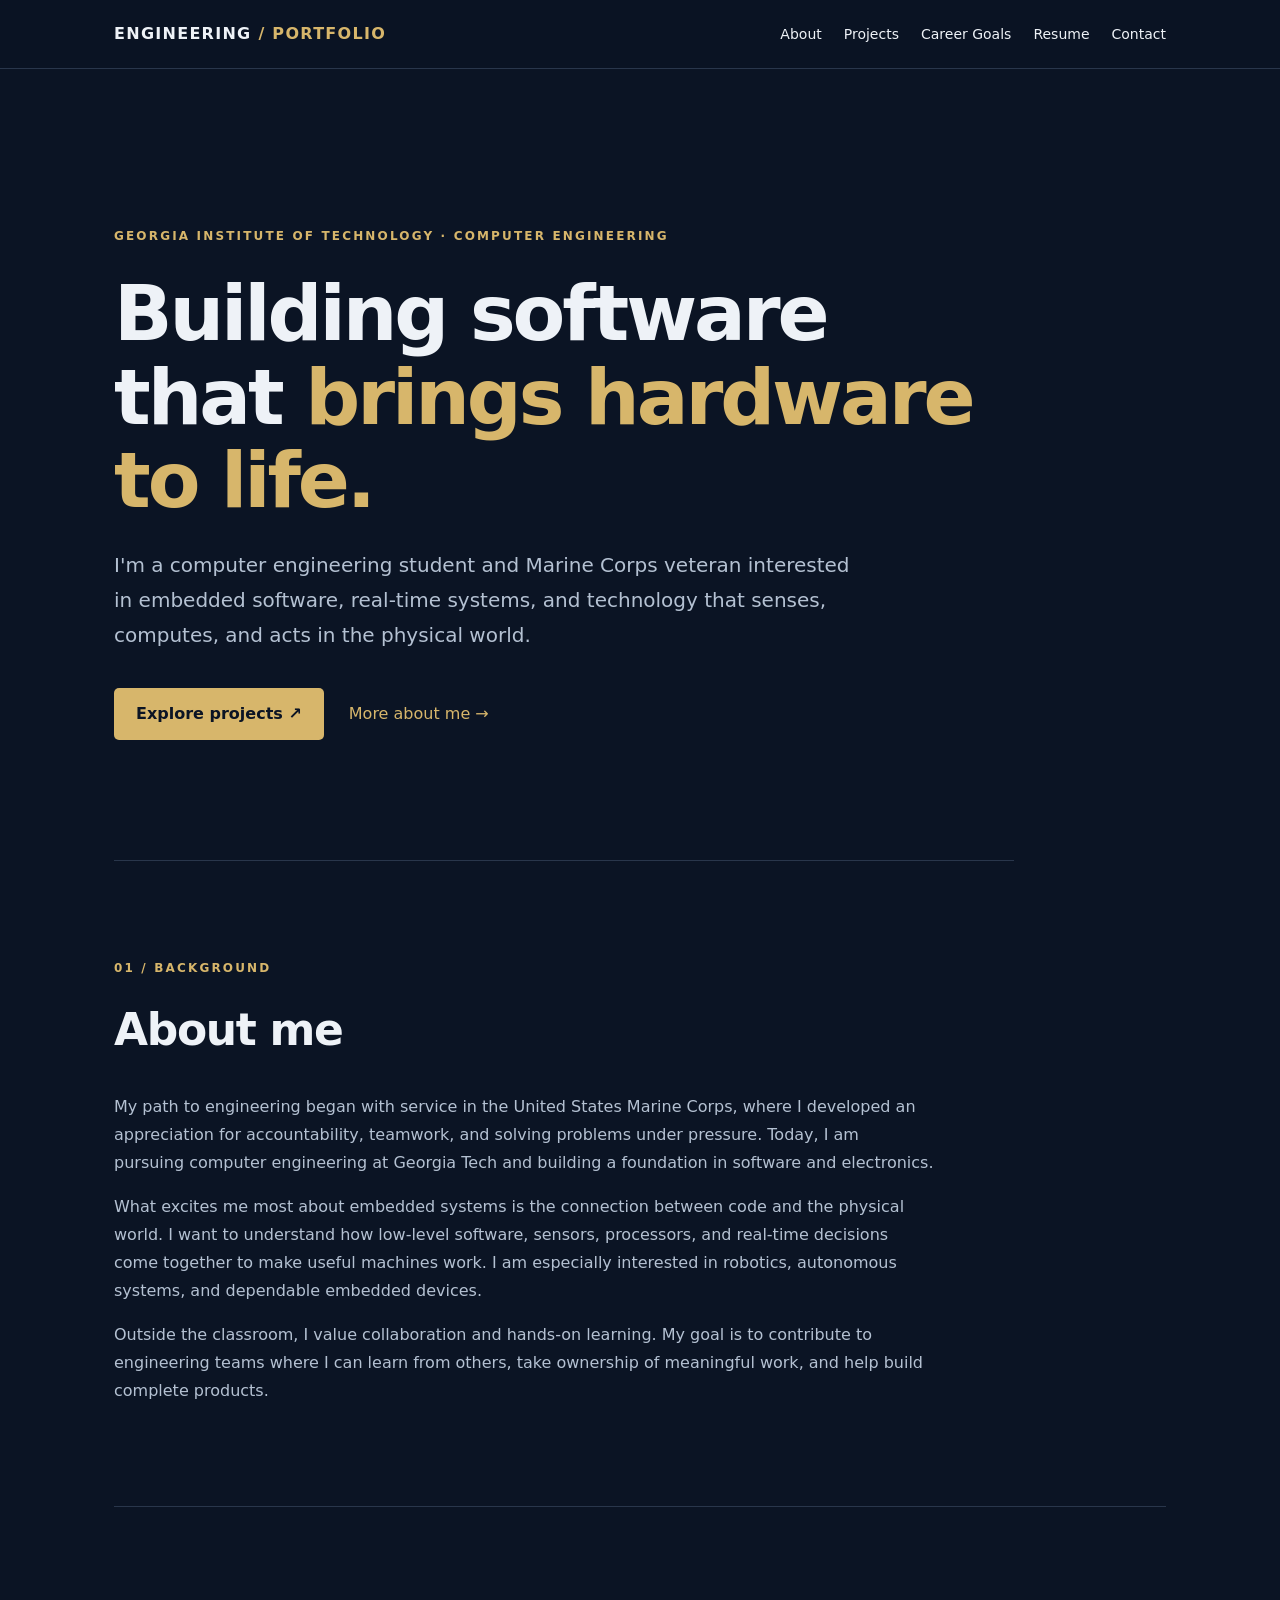
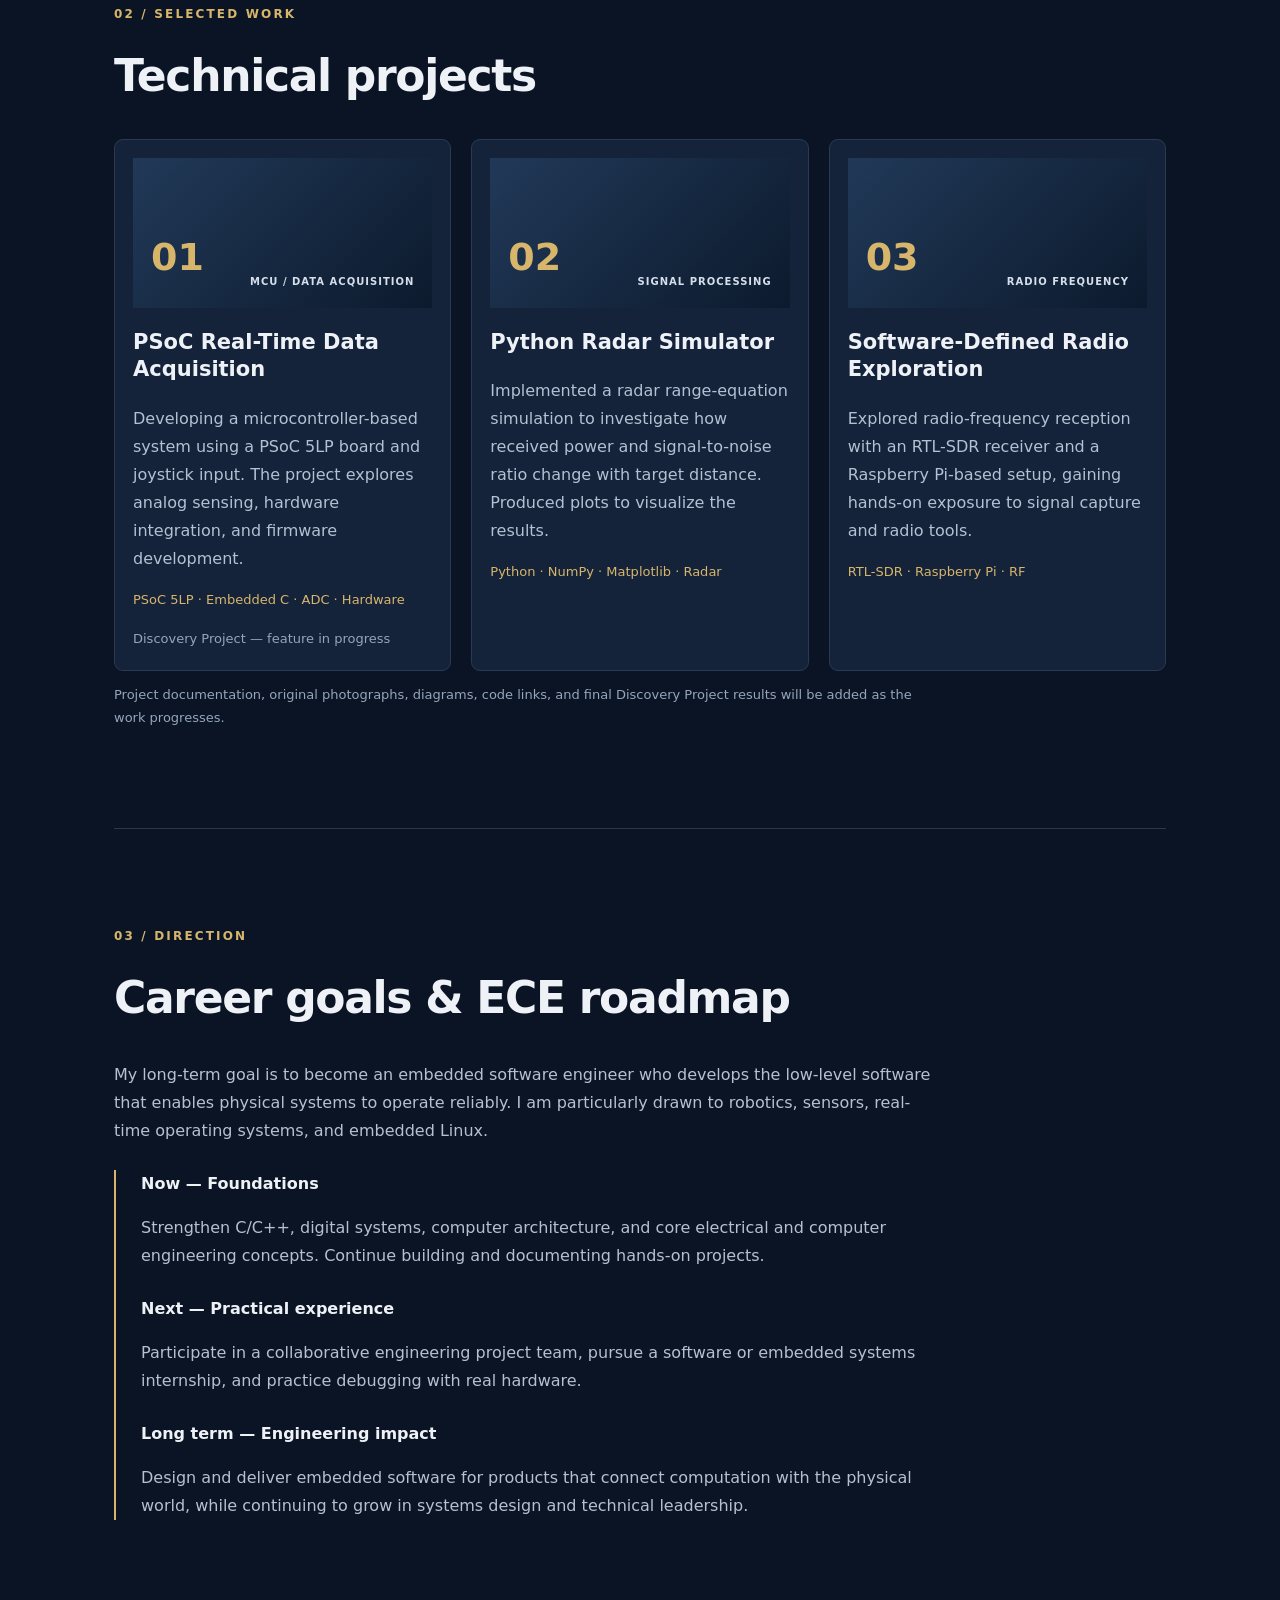
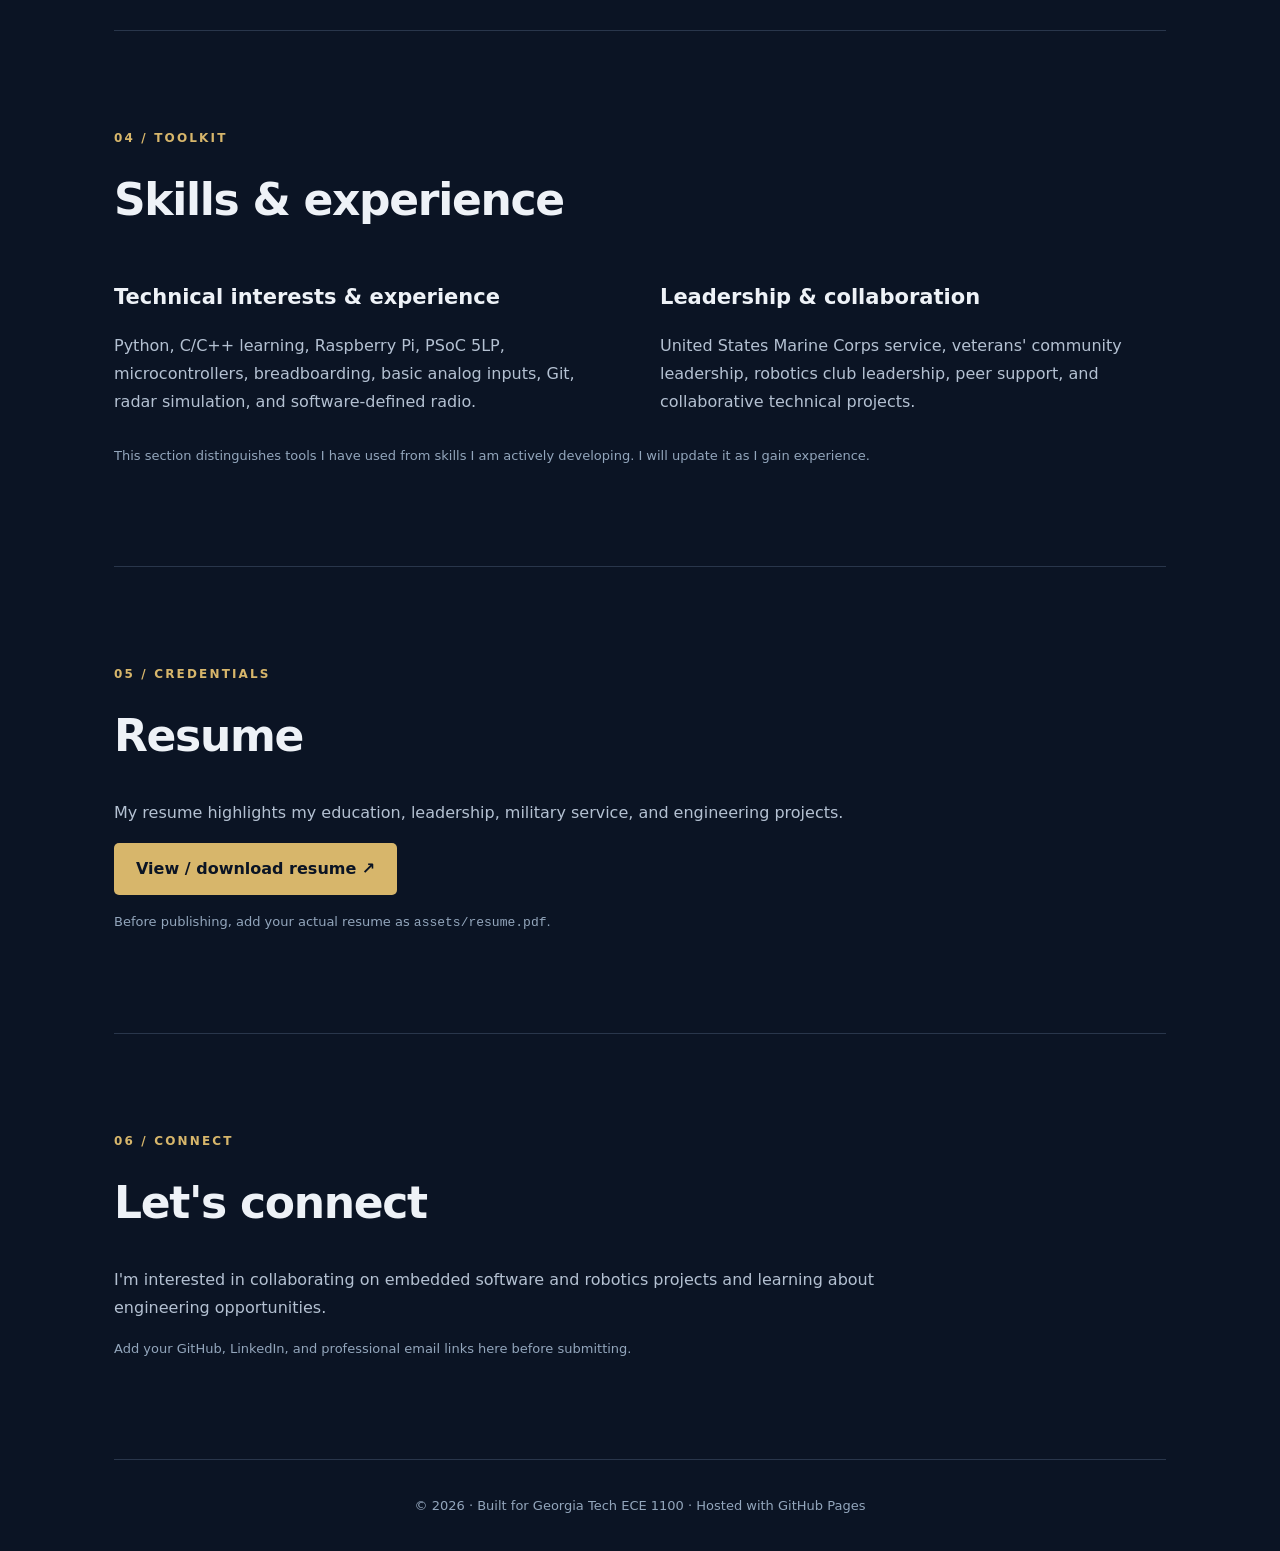
==== index.html @ 3aff1aef "Initial ePortfolio website setup" ====
<!doctype html><html lang="en"><head><meta charset="utf-8"><meta name="viewport" content="width=device-width,initial-scale=1"><meta name="description" content="Computer engineering student portfolio focused on embedded software and hardware systems."><title>Engineering Portfolio | Georgia Tech</title><link rel="stylesheet" href="style.css"></head><body><header><nav><a class="brand" href="#home">ENGINEERING<span> / PORTFOLIO</span></a><div class="links"><a href="#about">About</a><a href="#projects">Projects</a><a href="#roadmap">Career Goals</a><a href="#resume">Resume</a><a href="#contact">Contact</a></div></nav></header><main><section id="home" class="hero"><p class="eyebrow">GEORGIA INSTITUTE OF TECHNOLOGY · COMPUTER ENGINEERING</p><h1>Building software that <em>brings hardware to life.</em></h1><p class="lead">I'm a computer engineering student and Marine Corps veteran interested in embedded software, real-time systems, and technology that senses, computes, and acts in the physical world.</p><div class="actions"><a class="button" href="#projects">Explore projects ↗</a><a class="secondary" href="#about">More about me →</a></div></section><section id="about"><p class="eyebrow">01 / BACKGROUND</p><h2>About me</h2><p>My path to engineering began with service in the United States Marine Corps, where I developed an appreciation for accountability, teamwork, and solving problems under pressure. Today, I am pursuing computer engineering at Georgia Tech and building a foundation in software and electronics.</p><p>What excites me most about embedded systems is the connection between code and the physical world. I want to understand how low-level software, sensors, processors, and real-time decisions come together to make useful machines work. I am especially interested in robotics, autonomous systems, and dependable embedded devices.</p><p>Outside the classroom, I value collaboration and hands-on learning. My goal is to contribute to engineering teams where I can learn from others, take ownership of meaningful work, and help build complete products.</p></section><section id="projects"><p class="eyebrow">02 / SELECTED WORK</p><h2>Technical projects</h2><div class="cards"><article class="project"><div class="visual">01 <span>MCU / DATA ACQUISITION</span></div><h3>PSoC Real-Time Data Acquisition</h3><p>Developing a microcontroller-based system using a PSoC 5LP board and joystick input. The project explores analog sensing, hardware integration, and firmware development.</p><p class="tags">PSoC 5LP · Embedded C · ADC · Hardware</p><small>Discovery Project — feature in progress</small></article><article class="project"><div class="visual">02 <span>SIGNAL PROCESSING</span></div><h3>Python Radar Simulator</h3><p>Implemented a radar range-equation simulation to investigate how received power and signal-to-noise ratio change with target distance. Produced plots to visualize the results.</p><p class="tags">Python · NumPy · Matplotlib · Radar</p></article><article class="project"><div class="visual">03 <span>RADIO FREQUENCY</span></div><h3>Software-Defined Radio Exploration</h3><p>Explored radio-frequency reception with an RTL-SDR receiver and a Raspberry Pi-based setup, gaining hands-on exposure to signal capture and radio tools.</p><p class="tags">RTL-SDR · Raspberry Pi · RF</p></article></div><p class="note">Project documentation, original photographs, diagrams, code links, and final Discovery Project results will be added as the work progresses.</p></section><section id="roadmap"><p class="eyebrow">03 / DIRECTION</p><h2>Career goals & ECE roadmap</h2><p>My long-term goal is to become an embedded software engineer who develops the low-level software that enables physical systems to operate reliably. I am particularly drawn to robotics, sensors, real-time operating systems, and embedded Linux.</p><div class="timeline"><div><b>Now — Foundations</b><p>Strengthen C/C++, digital systems, computer architecture, and core electrical and computer engineering concepts. Continue building and documenting hands-on projects.</p></div><div><b>Next — Practical experience</b><p>Participate in a collaborative engineering project team, pursue a software or embedded systems internship, and practice debugging with real hardware.</p></div><div><b>Long term — Engineering impact</b><p>Design and deliver embedded software for products that connect computation with the physical world, while continuing to grow in systems design and technical leadership.</p></div></div></section><section id="skills"><p class="eyebrow">04 / TOOLKIT</p><h2>Skills & experience</h2><div class="two"><div><h3>Technical interests & experience</h3><p>Python, C/C++ learning, Raspberry Pi, PSoC 5LP, microcontrollers, breadboarding, basic analog inputs, Git, radar simulation, and software-defined radio.</p></div><div><h3>Leadership & collaboration</h3><p>United States Marine Corps service, veterans' community leadership, robotics club leadership, peer support, and collaborative technical projects.</p></div></div><p class="note">This section distinguishes tools I have used from skills I am actively developing. I will update it as I gain experience.</p></section><section id="resume"><p class="eyebrow">05 / CREDENTIALS</p><h2>Resume</h2><p>My resume highlights my education, leadership, military service, and engineering projects.</p><p><a class="button" href="assets/resume.pdf" target="_blank" rel="noopener">View / download resume ↗</a></p><p class="note">Before publishing, add your actual resume as <code>assets/resume.pdf</code>.</p></section><section id="contact"><p class="eyebrow">06 / CONNECT</p><h2>Let's connect</h2><p>I'm interested in collaborating on embedded software and robotics projects and learning about engineering opportunities.</p><p class="note">Add your GitHub, LinkedIn, and professional email links here before submitting.</p></section></main><footer>© 2026 · Built for Georgia Tech ECE 1100 · Hosted with GitHub Pages</footer></body></html>
---- style.css ----
:root{color-scheme:dark;--bg:#0b1424;--panel:#14223a;--text:#eef2f7;--muted:#b4c1d2;--gold:#d7b66b}*{box-sizing:border-box}html{scroll-behavior:smooth}body{margin:0;background:var(--bg);color:var(--text);font:16px/1.75 system-ui,-apple-system,Segoe UI,sans-serif}header{position:sticky;top:0;background:#0b1424ef;border-bottom:1px solid #29364b;z-index:2}nav{max-width:1100px;margin:auto;padding:20px 24px;display:flex;justify-content:space-between;gap:20px;align-items:center}.brand{font-weight:800;letter-spacing:.08em}.brand span{color:var(--gold)}a{color:inherit;text-decoration:none}.links{display:flex;gap:22px;font-size:14px}.links a:hover,a:hover{color:var(--gold)}main{max-width:1100px;margin:auto;padding:0 24px}section{padding:85px 0;border-bottom:1px solid #29364b;scroll-margin-top:65px}.hero{padding:145px 0 120px;max-width:900px}.eyebrow{color:var(--gold);font-size:12px;letter-spacing:.18em;font-weight:700}h1{font-size:clamp(42px,6vw,78px);line-height:1.09;letter-spacing:-.04em;margin:25px 0}h1 em{font-style:normal;color:var(--gold)}h2{font-size:clamp(30px,4vw,44px);letter-spacing:-.03em;margin:10px 0 25px}h3{font-size:21px;line-height:1.3}p{max-width:820px;color:var(--muted)}.lead{font-size:20px;max-width:760px}.actions{display:flex;align-items:center;gap:25px;flex-wrap:wrap;margin-top:35px}.button{display:inline-block;background:var(--gold);color:#0b1424;padding:12px 22px;border-radius:5px;font-weight:700}.button:hover{background:#f0d49b;color:#0b1424}.secondary{color:var(--gold)}.cards{display:grid;grid-template-columns:repeat(3,1fr);gap:20px}.project{background:var(--panel);border:1px solid #2a3a54;border-radius:9px;padding:18px}.visual{height:150px;background:linear-gradient(135deg,#213958,#0c1a2d);display:flex;justify-content:space-between;align-items:end;padding:18px;font-size:38px;color:var(--gold);font-weight:800}.visual span{font-size:10px;letter-spacing:.1em;color:#d5deeb}.tags{font-size:13px;color:var(--gold)}small,.note{color:#93a6bc;font-size:13px}.timeline{border-left:2px solid var(--gold);padding-left:25px}.timeline>div{margin:25px 0}.timeline b{color:var(--text)}.two{display:grid;grid-template-columns:1fr 1fr;gap:40px}footer{text-align:center;padding:35px;color:#93a6bc;font-size:13px}@media(max-width:750px){nav{display:block}.links{flex-wrap:wrap;gap:10px 18px;margin-top:12px}.cards,.two{grid-template-columns:1fr}.hero{padding:95px 0 75px}section{padding:65px 0}}
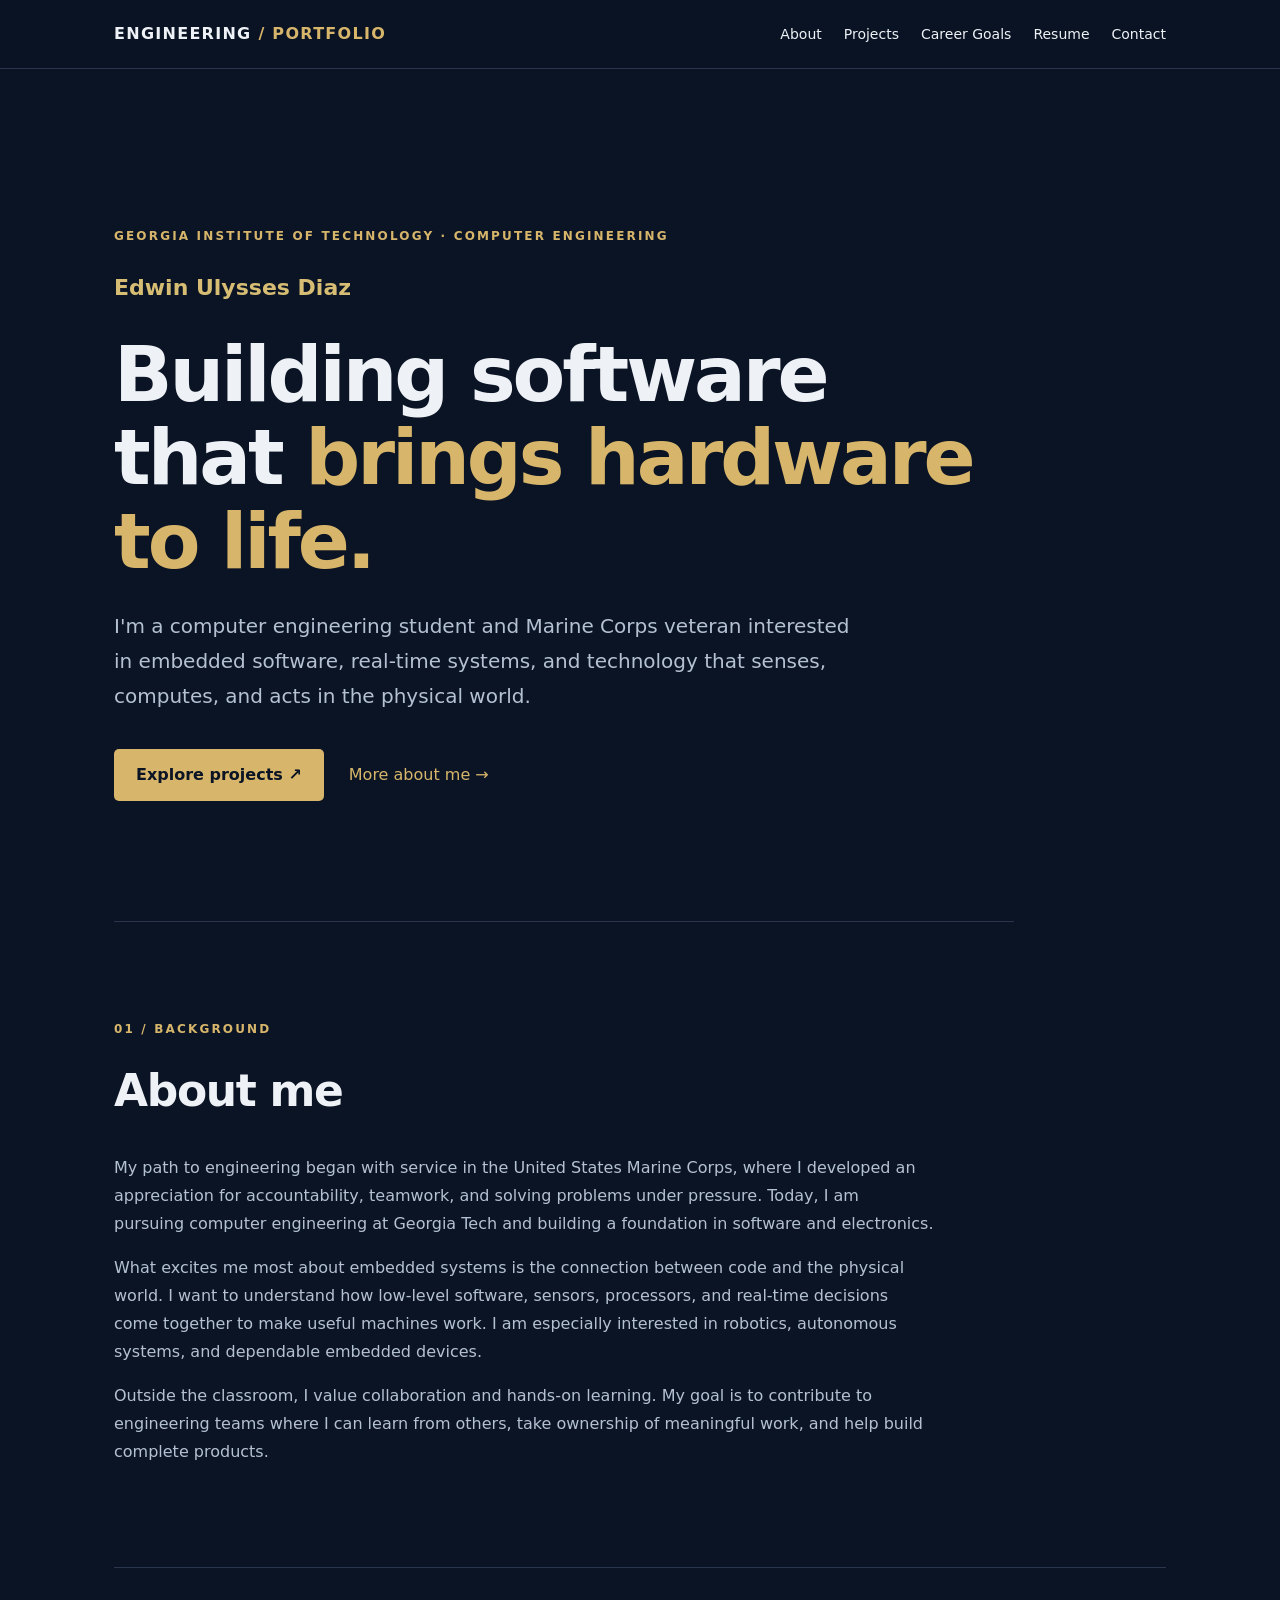
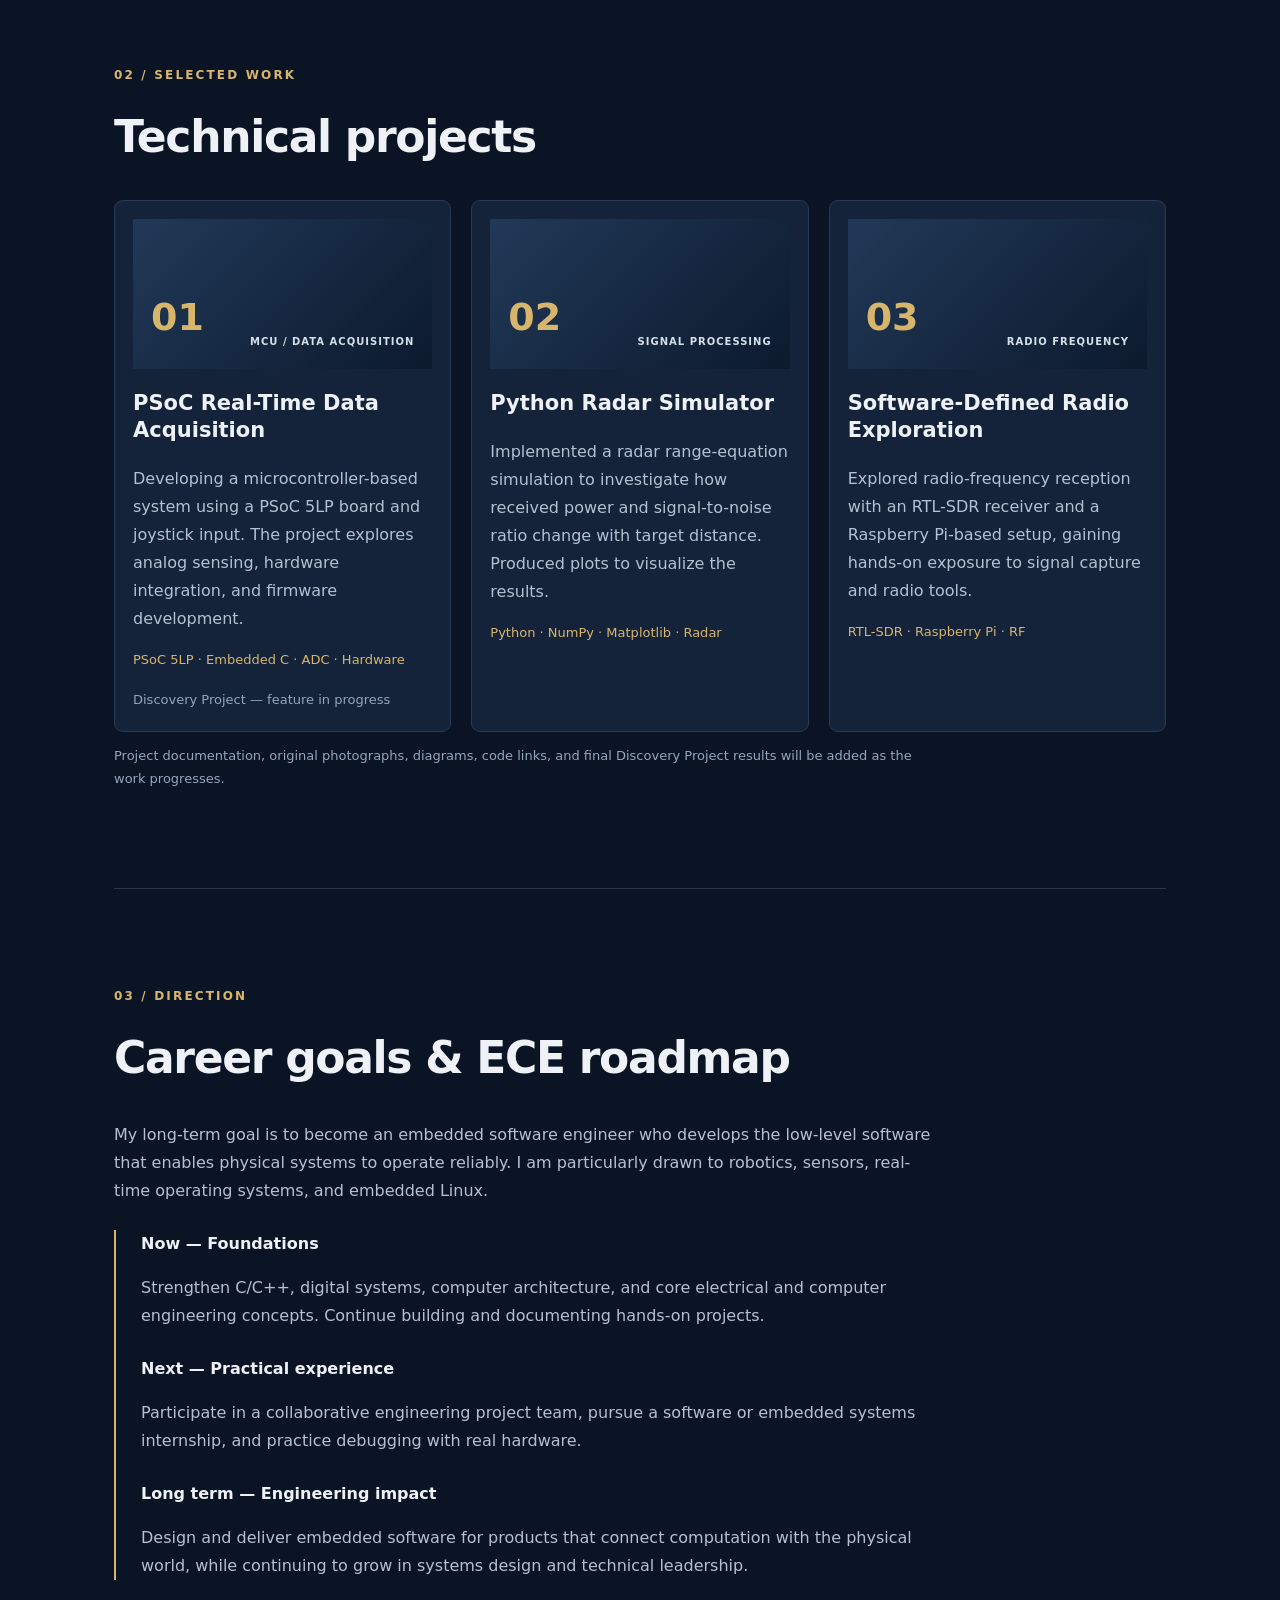
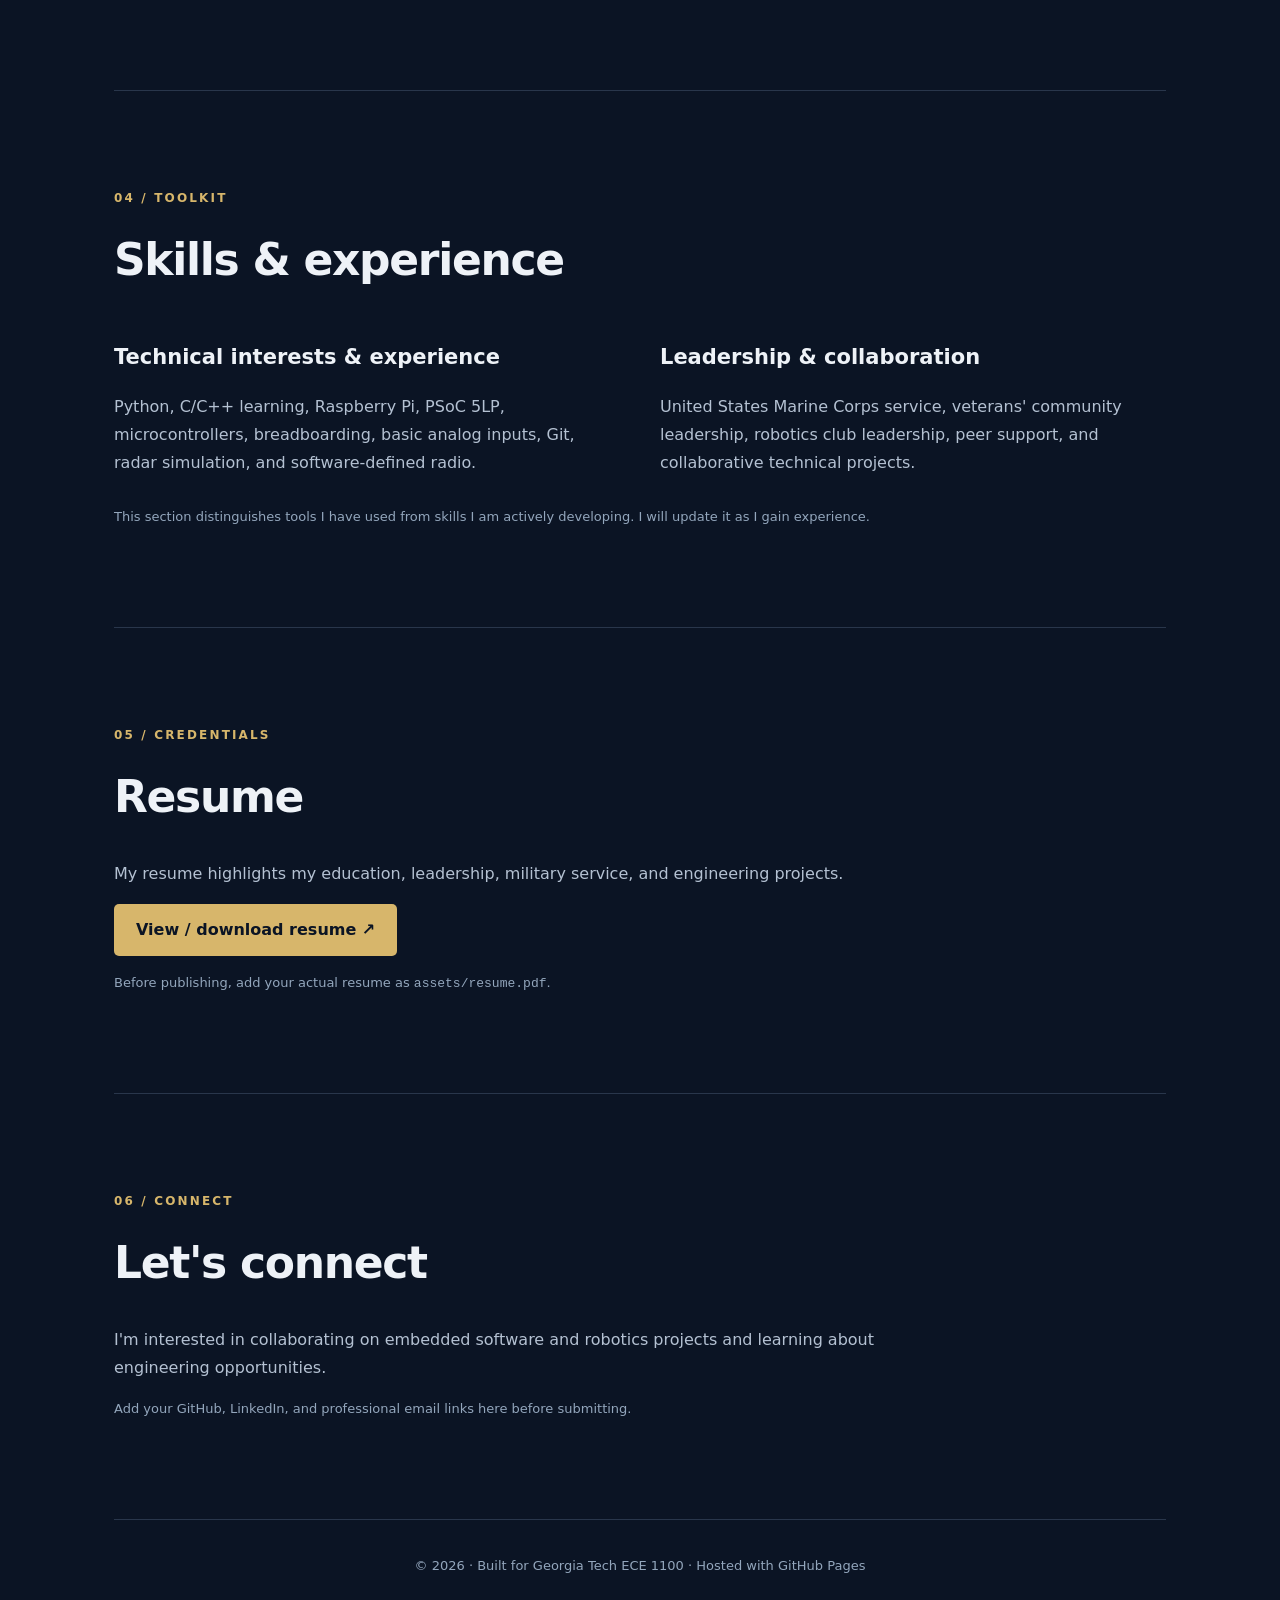
==== commit 8c57de23: "Update index.html" ====
--- a/index.html
+++ b/index.html
@@ -1 +1,2 @@
-<!doctype html><html lang="en"><head><meta charset="utf-8"><meta name="viewport" content="width=device-width,initial-scale=1"><meta name="description" content="Computer engineering student portfolio focused on embedded software and hardware systems."><title>Engineering Portfolio | Georgia Tech</title><link rel="stylesheet" href="style.css"></head><body><header><nav><a class="brand" href="#home">ENGINEERING<span> / PORTFOLIO</span></a><div class="links"><a href="#about">About</a><a href="#projects">Projects</a><a href="#roadmap">Career Goals</a><a href="#resume">Resume</a><a href="#contact">Contact</a></div></nav></header><main><section id="home" class="hero"><p class="eyebrow">GEORGIA INSTITUTE OF TECHNOLOGY · COMPUTER ENGINEERING</p><h1>Building software that <em>brings hardware to life.</em></h1><p class="lead">I'm a computer engineering student and Marine Corps veteran interested in embedded software, real-time systems, and technology that senses, computes, and acts in the physical world.</p><div class="actions"><a class="button" href="#projects">Explore projects ↗</a><a class="secondary" href="#about">More about me →</a></div></section><section id="about"><p class="eyebrow">01 / BACKGROUND</p><h2>About me</h2><p>My path to engineering began with service in the United States Marine Corps, where I developed an appreciation for accountability, teamwork, and solving problems under pressure. Today, I am pursuing computer engineering at Georgia Tech and building a foundation in software and electronics.</p><p>What excites me most about embedded systems is the connection between code and the physical world. I want to understand how low-level software, sensors, processors, and real-time decisions come together to make useful machines work. I am especially interested in robotics, autonomous systems, and dependable embedded devices.</p><p>Outside the classroom, I value collaboration and hands-on learning. My goal is to contribute to engineering teams where I can learn from others, take ownership of meaningful work, and help build complete products.</p></section><section id="projects"><p class="eyebrow">02 / SELECTED WORK</p><h2>Technical projects</h2><div class="cards"><article class="project"><div class="visual">01 <span>MCU / DATA ACQUISITION</span></div><h3>PSoC Real-Time Data Acquisition</h3><p>Developing a microcontroller-based system using a PSoC 5LP board and joystick input. The project explores analog sensing, hardware integration, and firmware development.</p><p class="tags">PSoC 5LP · Embedded C · ADC · Hardware</p><small>Discovery Project — feature in progress</small></article><article class="project"><div class="visual">02 <span>SIGNAL PROCESSING</span></div><h3>Python Radar Simulator</h3><p>Implemented a radar range-equation simulation to investigate how received power and signal-to-noise ratio change with target distance. Produced plots to visualize the results.</p><p class="tags">Python · NumPy · Matplotlib · Radar</p></article><article class="project"><div class="visual">03 <span>RADIO FREQUENCY</span></div><h3>Software-Defined Radio Exploration</h3><p>Explored radio-frequency reception with an RTL-SDR receiver and a Raspberry Pi-based setup, gaining hands-on exposure to signal capture and radio tools.</p><p class="tags">RTL-SDR · Raspberry Pi · RF</p></article></div><p class="note">Project documentation, original photographs, diagrams, code links, and final Discovery Project results will be added as the work progresses.</p></section><section id="roadmap"><p class="eyebrow">03 / DIRECTION</p><h2>Career goals & ECE roadmap</h2><p>My long-term goal is to become an embedded software engineer who develops the low-level software that enables physical systems to operate reliably. I am particularly drawn to robotics, sensors, real-time operating systems, and embedded Linux.</p><div class="timeline"><div><b>Now — Foundations</b><p>Strengthen C/C++, digital systems, computer architecture, and core electrical and computer engineering concepts. Continue building and documenting hands-on projects.</p></div><div><b>Next — Practical experience</b><p>Participate in a collaborative engineering project team, pursue a software or embedded systems internship, and practice debugging with real hardware.</p></div><div><b>Long term — Engineering impact</b><p>Design and deliver embedded software for products that connect computation with the physical world, while continuing to grow in systems design and technical leadership.</p></div></div></section><section id="skills"><p class="eyebrow">04 / TOOLKIT</p><h2>Skills & experience</h2><div class="two"><div><h3>Technical interests & experience</h3><p>Python, C/C++ learning, Raspberry Pi, PSoC 5LP, microcontrollers, breadboarding, basic analog inputs, Git, radar simulation, and software-defined radio.</p></div><div><h3>Leadership & collaboration</h3><p>United States Marine Corps service, veterans' community leadership, robotics club leadership, peer support, and collaborative technical projects.</p></div></div><p class="note">This section distinguishes tools I have used from skills I am actively developing. I will update it as I gain experience.</p></section><section id="resume"><p class="eyebrow">05 / CREDENTIALS</p><h2>Resume</h2><p>My resume highlights my education, leadership, military service, and engineering projects.</p><p><a class="button" href="assets/resume.pdf" target="_blank" rel="noopener">View / download resume ↗</a></p><p class="note">Before publishing, add your actual resume as <code>assets/resume.pdf</code>.</p></section><section id="contact"><p class="eyebrow">06 / CONNECT</p><h2>Let's connect</h2><p>I'm interested in collaborating on embedded software and robotics projects and learning about engineering opportunities.</p><p class="note">Add your GitHub, LinkedIn, and professional email links here before submitting.</p></section></main><footer>© 2026 · Built for Georgia Tech ECE 1100 · Hosted with GitHub Pages</footer></body></html>
+<!doctype html><html lang="en"><head><meta charset="utf-8"><meta name="viewport" content="width=device-width,initial-scale=1"><meta name="description" content="Computer engineering student portfolio focused on embedded software and hardware systems."><title>Engineering Portfolio | Georgia Tech</title><link rel="stylesheet" href="style.css"></head><body><header><nav><a class="brand" href="#home">ENGINEERING<span> / PORTFOLIO</span></a><div class="links"><a href="#about">About</a><a href="#projects">Projects</a><a href="#roadmap">Career Goals</a><a href="#resume">Resume</a><a href="#contact">Contact</a></div></nav></header><main><section id="home" class="hero"><p class="eyebrow">GEORGIA INSTITUTE OF TECHNOLOGY · COMPUTER ENGINEERING</p><p style="font-size: 22px; font-weight: 700; color: #d6bd73; margin-bottom: 16px;">Edwin Ulysses Diaz</p>
+<h1>Building software that <em>brings hardware to life.</em></h1><p class="lead">I'm a computer engineering student and Marine Corps veteran interested in embedded software, real-time systems, and technology that senses, computes, and acts in the physical world.</p><div class="actions"><a class="button" href="#projects">Explore projects ↗</a><a class="secondary" href="#about">More about me →</a></div></section><section id="about"><p class="eyebrow">01 / BACKGROUND</p><h2>About me</h2><p>My path to engineering began with service in the United States Marine Corps, where I developed an appreciation for accountability, teamwork, and solving problems under pressure. Today, I am pursuing computer engineering at Georgia Tech and building a foundation in software and electronics.</p><p>What excites me most about embedded systems is the connection between code and the physical world. I want to understand how low-level software, sensors, processors, and real-time decisions come together to make useful machines work. I am especially interested in robotics, autonomous systems, and dependable embedded devices.</p><p>Outside the classroom, I value collaboration and hands-on learning. My goal is to contribute to engineering teams where I can learn from others, take ownership of meaningful work, and help build complete products.</p></section><section id="projects"><p class="eyebrow">02 / SELECTED WORK</p><h2>Technical projects</h2><div class="cards"><article class="project"><div class="visual">01 <span>MCU / DATA ACQUISITION</span></div><h3>PSoC Real-Time Data Acquisition</h3><p>Developing a microcontroller-based system using a PSoC 5LP board and joystick input. The project explores analog sensing, hardware integration, and firmware development.</p><p class="tags">PSoC 5LP · Embedded C · ADC · Hardware</p><small>Discovery Project — feature in progress</small></article><article class="project"><div class="visual">02 <span>SIGNAL PROCESSING</span></div><h3>Python Radar Simulator</h3><p>Implemented a radar range-equation simulation to investigate how received power and signal-to-noise ratio change with target distance. Produced plots to visualize the results.</p><p class="tags">Python · NumPy · Matplotlib · Radar</p></article><article class="project"><div class="visual">03 <span>RADIO FREQUENCY</span></div><h3>Software-Defined Radio Exploration</h3><p>Explored radio-frequency reception with an RTL-SDR receiver and a Raspberry Pi-based setup, gaining hands-on exposure to signal capture and radio tools.</p><p class="tags">RTL-SDR · Raspberry Pi · RF</p></article></div><p class="note">Project documentation, original photographs, diagrams, code links, and final Discovery Project results will be added as the work progresses.</p></section><section id="roadmap"><p class="eyebrow">03 / DIRECTION</p><h2>Career goals & ECE roadmap</h2><p>My long-term goal is to become an embedded software engineer who develops the low-level software that enables physical systems to operate reliably. I am particularly drawn to robotics, sensors, real-time operating systems, and embedded Linux.</p><div class="timeline"><div><b>Now — Foundations</b><p>Strengthen C/C++, digital systems, computer architecture, and core electrical and computer engineering concepts. Continue building and documenting hands-on projects.</p></div><div><b>Next — Practical experience</b><p>Participate in a collaborative engineering project team, pursue a software or embedded systems internship, and practice debugging with real hardware.</p></div><div><b>Long term — Engineering impact</b><p>Design and deliver embedded software for products that connect computation with the physical world, while continuing to grow in systems design and technical leadership.</p></div></div></section><section id="skills"><p class="eyebrow">04 / TOOLKIT</p><h2>Skills & experience</h2><div class="two"><div><h3>Technical interests & experience</h3><p>Python, C/C++ learning, Raspberry Pi, PSoC 5LP, microcontrollers, breadboarding, basic analog inputs, Git, radar simulation, and software-defined radio.</p></div><div><h3>Leadership & collaboration</h3><p>United States Marine Corps service, veterans' community leadership, robotics club leadership, peer support, and collaborative technical projects.</p></div></div><p class="note">This section distinguishes tools I have used from skills I am actively developing. I will update it as I gain experience.</p></section><section id="resume"><p class="eyebrow">05 / CREDENTIALS</p><h2>Resume</h2><p>My resume highlights my education, leadership, military service, and engineering projects.</p><p><a class="button" href="assets/resume.pdf" target="_blank" rel="noopener">View / download resume ↗</a></p><p class="note">Before publishing, add your actual resume as <code>assets/resume.pdf</code>.</p></section><section id="contact"><p class="eyebrow">06 / CONNECT</p><h2>Let's connect</h2><p>I'm interested in collaborating on embedded software and robotics projects and learning about engineering opportunities.</p><p class="note">Add your GitHub, LinkedIn, and professional email links here before submitting.</p></section></main><footer>© 2026 · Built for Georgia Tech ECE 1100 · Hosted with GitHub Pages</footer></body></html>
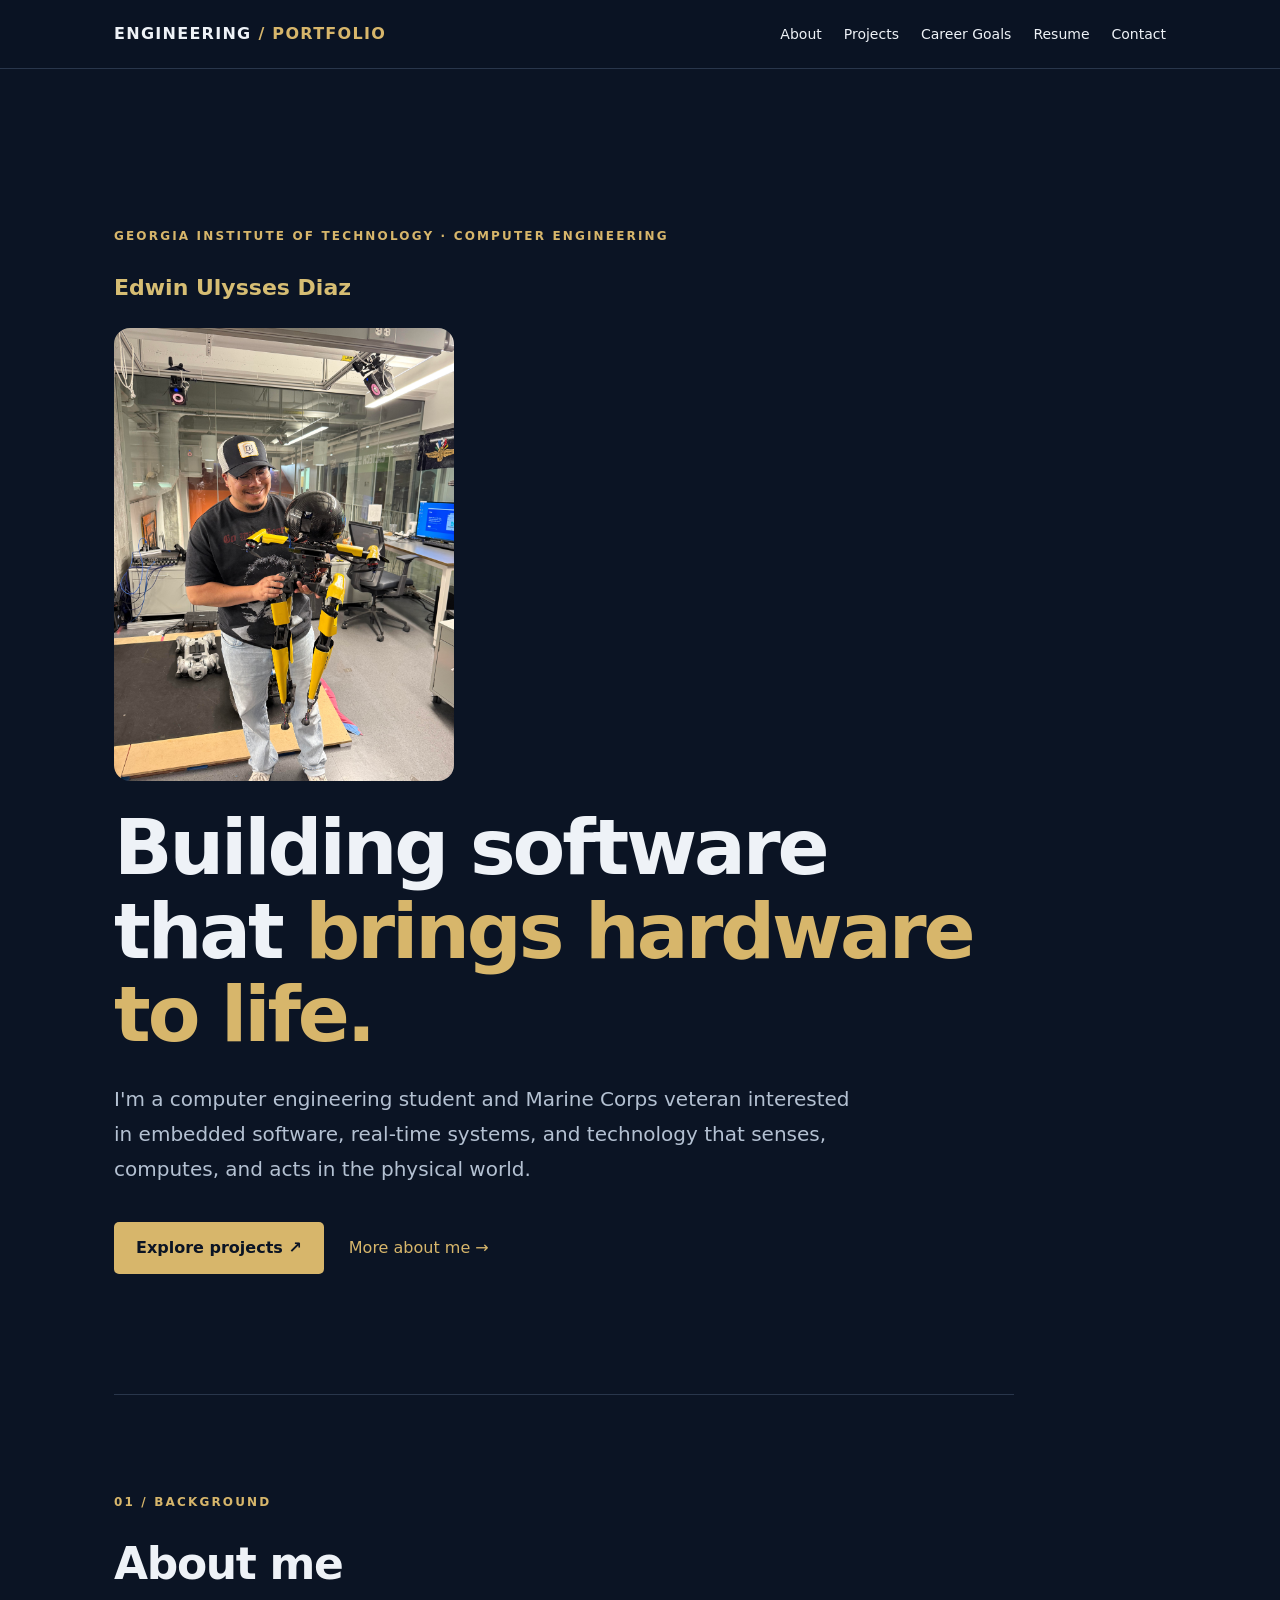
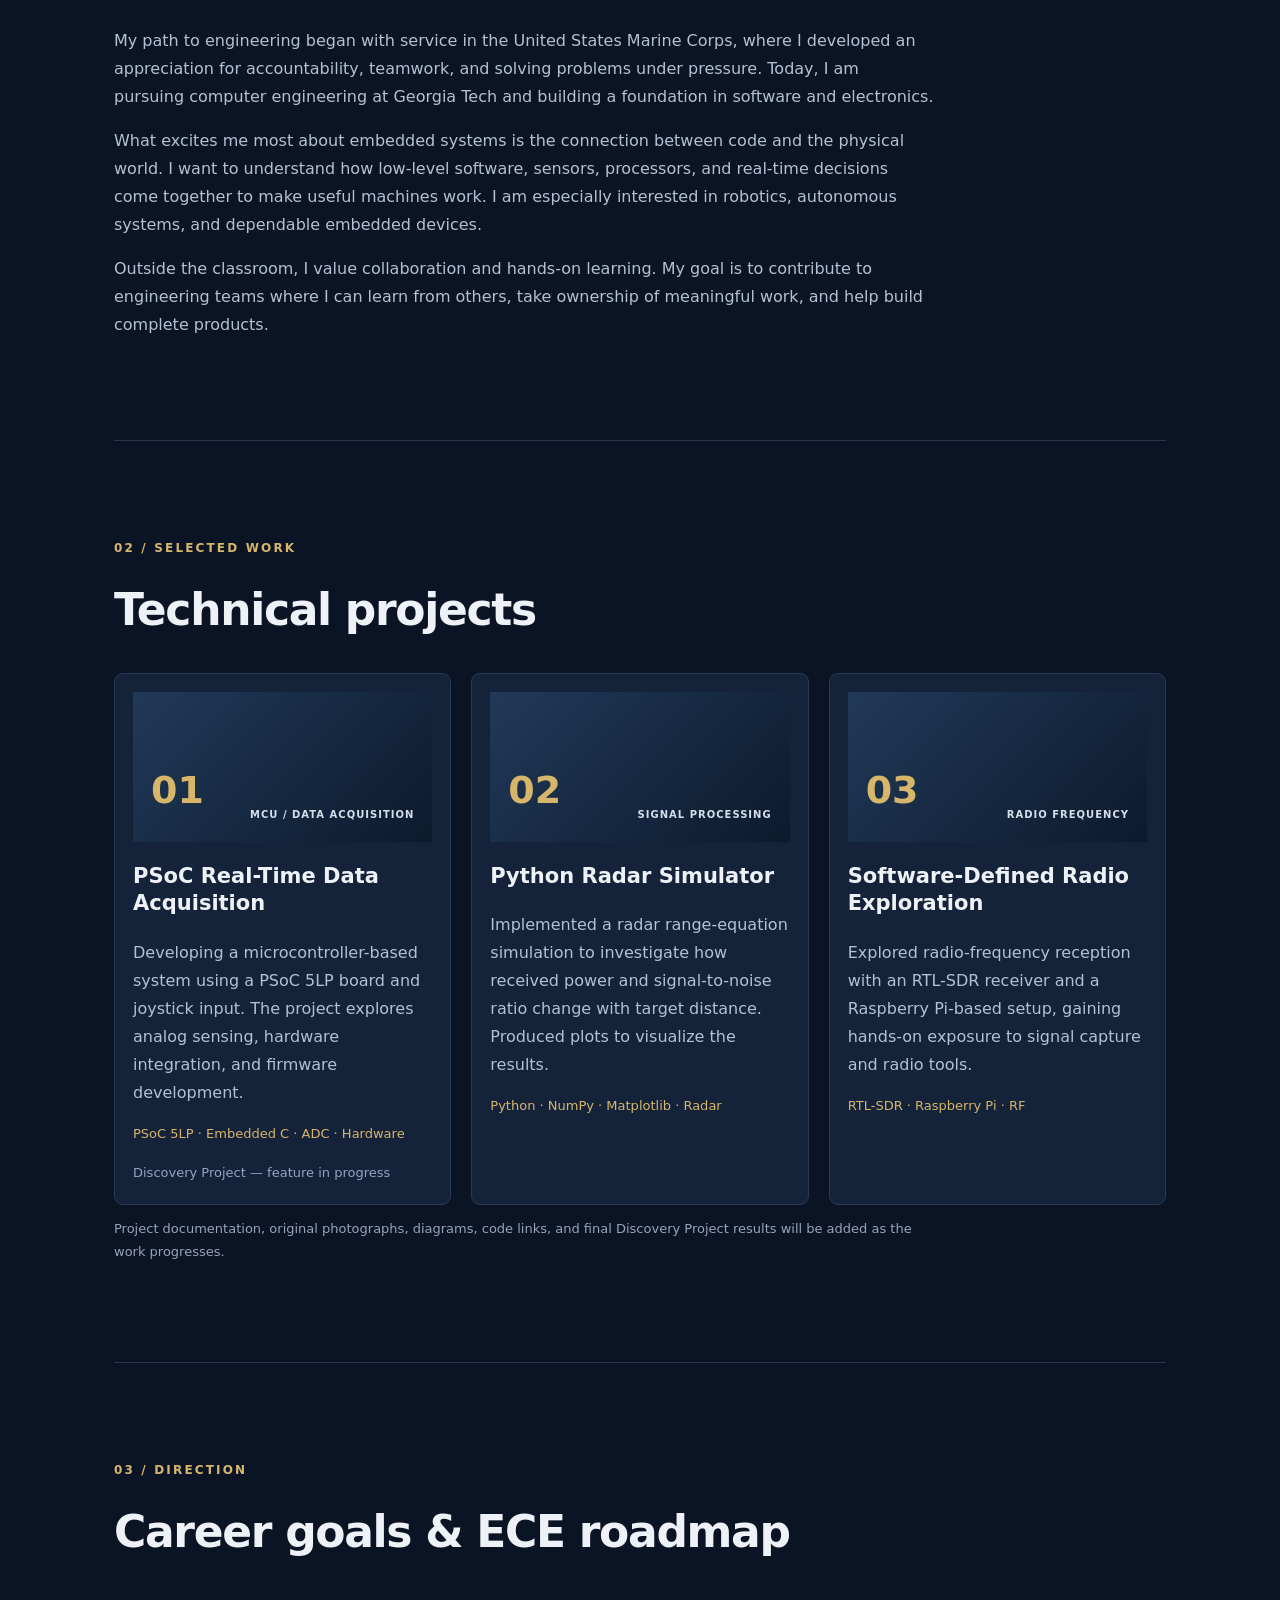
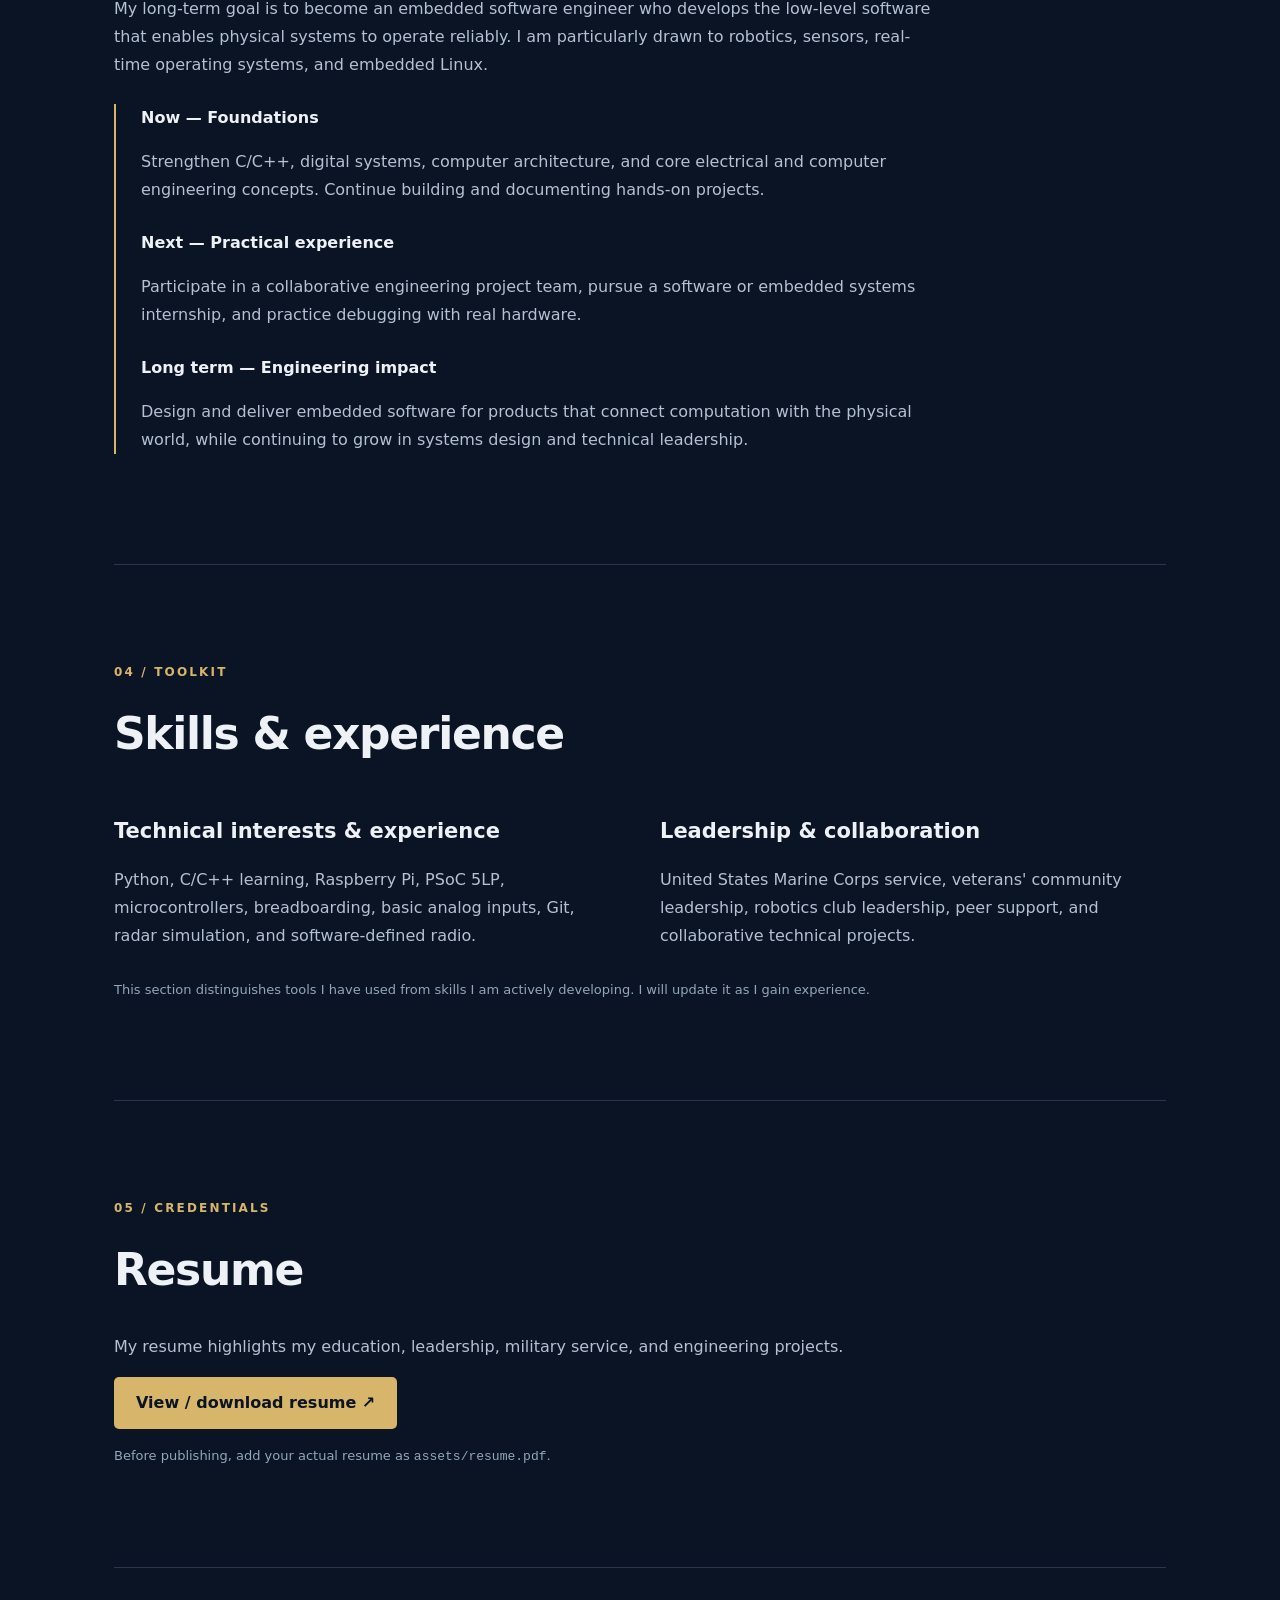
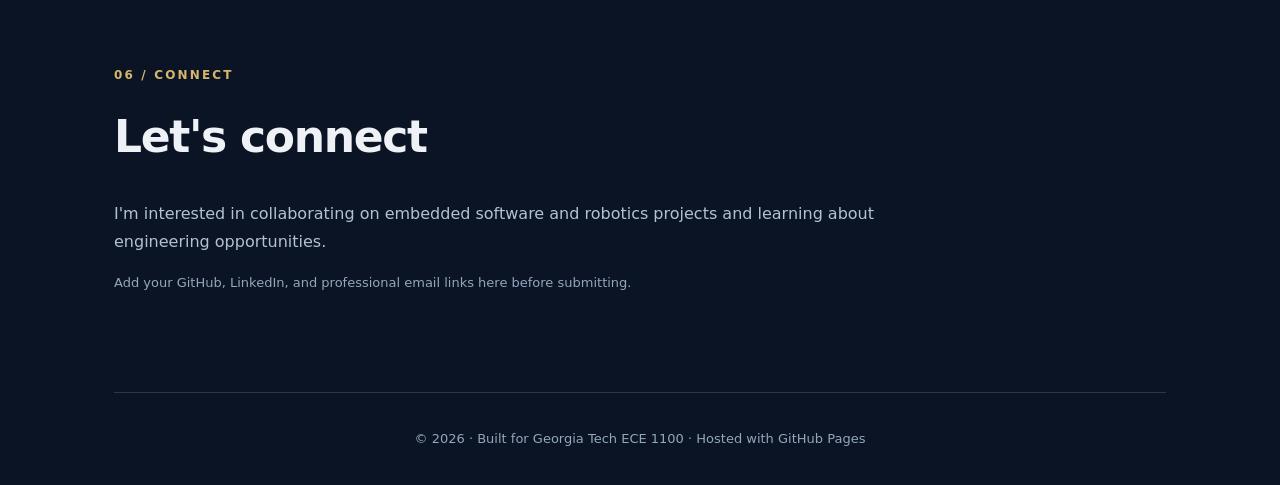
==== commit f25b0b81: "Update index.html" ====
--- a/index.html
+++ b/index.html
@@ -1,2 +1,335 @@
-<!doctype html><html lang="en"><head><meta charset="utf-8"><meta name="viewport" content="width=device-width,initial-scale=1"><meta name="description" content="Computer engineering student portfolio focused on embedded software and hardware systems."><title>Engineering Portfolio | Georgia Tech</title><link rel="stylesheet" href="style.css"></head><body><header><nav><a class="brand" href="#home">ENGINEERING<span> / PORTFOLIO</span></a><div class="links"><a href="#about">About</a><a href="#projects">Projects</a><a href="#roadmap">Career Goals</a><a href="#resume">Resume</a><a href="#contact">Contact</a></div></nav></header><main><section id="home" class="hero"><p class="eyebrow">GEORGIA INSTITUTE OF TECHNOLOGY · COMPUTER ENGINEERING</p><p style="font-size: 22px; font-weight: 700; color: #d6bd73; margin-bottom: 16px;">Edwin Ulysses Diaz</p>
-<h1>Building software that <em>brings hardware to life.</em></h1><p class="lead">I'm a computer engineering student and Marine Corps veteran interested in embedded software, real-time systems, and technology that senses, computes, and acts in the physical world.</p><div class="actions"><a class="button" href="#projects">Explore projects ↗</a><a class="secondary" href="#about">More about me →</a></div></section><section id="about"><p class="eyebrow">01 / BACKGROUND</p><h2>About me</h2><p>My path to engineering began with service in the United States Marine Corps, where I developed an appreciation for accountability, teamwork, and solving problems under pressure. Today, I am pursuing computer engineering at Georgia Tech and building a foundation in software and electronics.</p><p>What excites me most about embedded systems is the connection between code and the physical world. I want to understand how low-level software, sensors, processors, and real-time decisions come together to make useful machines work. I am especially interested in robotics, autonomous systems, and dependable embedded devices.</p><p>Outside the classroom, I value collaboration and hands-on learning. My goal is to contribute to engineering teams where I can learn from others, take ownership of meaningful work, and help build complete products.</p></section><section id="projects"><p class="eyebrow">02 / SELECTED WORK</p><h2>Technical projects</h2><div class="cards"><article class="project"><div class="visual">01 <span>MCU / DATA ACQUISITION</span></div><h3>PSoC Real-Time Data Acquisition</h3><p>Developing a microcontroller-based system using a PSoC 5LP board and joystick input. The project explores analog sensing, hardware integration, and firmware development.</p><p class="tags">PSoC 5LP · Embedded C · ADC · Hardware</p><small>Discovery Project — feature in progress</small></article><article class="project"><div class="visual">02 <span>SIGNAL PROCESSING</span></div><h3>Python Radar Simulator</h3><p>Implemented a radar range-equation simulation to investigate how received power and signal-to-noise ratio change with target distance. Produced plots to visualize the results.</p><p class="tags">Python · NumPy · Matplotlib · Radar</p></article><article class="project"><div class="visual">03 <span>RADIO FREQUENCY</span></div><h3>Software-Defined Radio Exploration</h3><p>Explored radio-frequency reception with an RTL-SDR receiver and a Raspberry Pi-based setup, gaining hands-on exposure to signal capture and radio tools.</p><p class="tags">RTL-SDR · Raspberry Pi · RF</p></article></div><p class="note">Project documentation, original photographs, diagrams, code links, and final Discovery Project results will be added as the work progresses.</p></section><section id="roadmap"><p class="eyebrow">03 / DIRECTION</p><h2>Career goals & ECE roadmap</h2><p>My long-term goal is to become an embedded software engineer who develops the low-level software that enables physical systems to operate reliably. I am particularly drawn to robotics, sensors, real-time operating systems, and embedded Linux.</p><div class="timeline"><div><b>Now — Foundations</b><p>Strengthen C/C++, digital systems, computer architecture, and core electrical and computer engineering concepts. Continue building and documenting hands-on projects.</p></div><div><b>Next — Practical experience</b><p>Participate in a collaborative engineering project team, pursue a software or embedded systems internship, and practice debugging with real hardware.</p></div><div><b>Long term — Engineering impact</b><p>Design and deliver embedded software for products that connect computation with the physical world, while continuing to grow in systems design and technical leadership.</p></div></div></section><section id="skills"><p class="eyebrow">04 / TOOLKIT</p><h2>Skills & experience</h2><div class="two"><div><h3>Technical interests & experience</h3><p>Python, C/C++ learning, Raspberry Pi, PSoC 5LP, microcontrollers, breadboarding, basic analog inputs, Git, radar simulation, and software-defined radio.</p></div><div><h3>Leadership & collaboration</h3><p>United States Marine Corps service, veterans' community leadership, robotics club leadership, peer support, and collaborative technical projects.</p></div></div><p class="note">This section distinguishes tools I have used from skills I am actively developing. I will update it as I gain experience.</p></section><section id="resume"><p class="eyebrow">05 / CREDENTIALS</p><h2>Resume</h2><p>My resume highlights my education, leadership, military service, and engineering projects.</p><p><a class="button" href="assets/resume.pdf" target="_blank" rel="noopener">View / download resume ↗</a></p><p class="note">Before publishing, add your actual resume as <code>assets/resume.pdf</code>.</p></section><section id="contact"><p class="eyebrow">06 / CONNECT</p><h2>Let's connect</h2><p>I'm interested in collaborating on embedded software and robotics projects and learning about engineering opportunities.</p><p class="note">Add your GitHub, LinkedIn, and professional email links here before submitting.</p></section></main><footer>© 2026 · Built for Georgia Tech ECE 1100 · Hosted with GitHub Pages</footer></body></html>
+
+<!DOCTYPE html>
+<html lang="en">
+
+<head>
+  <meta charset="utf-8">
+  <meta name="viewport" content="width=device-width, initial-scale=1">
+  <meta name="description" content="Computer engineering student portfolio focused on embedded software and hardware systems.">
+
+  <title>Engineering Portfolio | Georgia Tech</title>
+
+  <link rel="stylesheet" href="style.css">
+</head>
+
+<body>
+
+  <!-- NAVIGATION -->
+  <header>
+    <nav>
+      <a class="brand" href="#home">
+        ENGINEERING<span> / PORTFOLIO</span>
+      </a>
+
+      <div class="links">
+        <a href="#about">About</a>
+        <a href="#projects">Projects</a>
+        <a href="#roadmap">Career Goals</a>
+        <a href="#resume">Resume</a>
+        <a href="#contact">Contact</a>
+      </div>
+    </nav>
+  </header>
+
+  <main>
+
+    <!-- HOME -->
+    <section id="home" class="hero">
+
+      <p class="eyebrow">
+        GEORGIA INSTITUTE OF TECHNOLOGY · COMPUTER ENGINEERING
+      </p>
+
+      <p style="font-size: 22px; font-weight: 700; color: #d6bd73; margin-bottom: 16px;">
+        Edwin Ulysses Diaz
+      </p>
+
+      <img
+        src="ePortfolioPhoto.jpg"
+        alt="Edwin Ulysses Diaz holding a robot in a robotics laboratory"
+        style="width: 100%; max-width: 340px; height: auto; border-radius: 16px; margin: 20px 0; display: block;"
+      >
+
+      <h1>
+        Building software that
+        <em>brings hardware to life.</em>
+      </h1>
+
+      <p class="lead">
+        I'm a computer engineering student and Marine Corps veteran interested
+        in embedded software, real-time systems, and technology that senses,
+        computes, and acts in the physical world.
+      </p>
+
+      <div class="actions">
+        <a class="button" href="#projects">Explore projects ↗</a>
+        <a class="secondary" href="#about">More about me →</a>
+      </div>
+
+    </section>
+
+
+    <!-- ABOUT ME -->
+    <section id="about">
+
+      <p class="eyebrow">01 / BACKGROUND</p>
+      <h2>About me</h2>
+
+      <p>
+        My path to engineering began with service in the United States Marine
+        Corps, where I developed an appreciation for accountability, teamwork,
+        and solving problems under pressure. Today, I am pursuing computer
+        engineering at Georgia Tech and building a foundation in software
+        and electronics.
+      </p>
+
+      <p>
+        What excites me most about embedded systems is the connection between
+        code and the physical world. I want to understand how low-level
+        software, sensors, processors, and real-time decisions come together
+        to make useful machines work. I am especially interested in robotics,
+        autonomous systems, and dependable embedded devices.
+      </p>
+
+      <p>
+        Outside the classroom, I value collaboration and hands-on learning.
+        My goal is to contribute to engineering teams where I can learn from
+        others, take ownership of meaningful work, and help build complete
+        products.
+      </p>
+
+    </section>
+
+
+    <!-- TECHNICAL PROJECTS -->
+    <section id="projects">
+
+      <p class="eyebrow">02 / SELECTED WORK</p>
+      <h2>Technical projects</h2>
+
+      <div class="cards">
+
+        <!-- PROJECT 1 -->
+        <article class="project">
+
+          <div class="visual">
+            01 <span>MCU / DATA ACQUISITION</span>
+          </div>
+
+          <h3>PSoC Real-Time Data Acquisition</h3>
+
+          <p>
+            Developing a microcontroller-based system using a PSoC 5LP board
+            and joystick input. The project explores analog sensing,
+            hardware integration, and firmware development.
+          </p>
+
+          <p class="tags">
+            PSoC 5LP · Embedded C · ADC · Hardware
+          </p>
+
+          <small>Discovery Project — feature in progress</small>
+
+        </article>
+
+
+        <!-- PROJECT 2 -->
+        <article class="project">
+
+          <div class="visual">
+            02 <span>SIGNAL PROCESSING</span>
+          </div>
+
+          <h3>Python Radar Simulator</h3>
+
+          <p>
+            Implemented a radar range-equation simulation to investigate
+            how received power and signal-to-noise ratio change with
+            target distance. Produced plots to visualize the results.
+          </p>
+
+          <p class="tags">
+            Python · NumPy · Matplotlib · Radar
+          </p>
+
+        </article>
+
+
+        <!-- PROJECT 3 -->
+        <article class="project">
+
+          <div class="visual">
+            03 <span>RADIO FREQUENCY</span>
+          </div>
+
+          <h3>Software-Defined Radio Exploration</h3>
+
+          <p>
+            Explored radio-frequency reception with an RTL-SDR receiver
+            and a Raspberry Pi-based setup, gaining hands-on exposure
+            to signal capture and radio tools.
+          </p>
+
+          <p class="tags">
+            RTL-SDR · Raspberry Pi · RF
+          </p>
+
+        </article>
+
+      </div>
+
+      <p class="note">
+        Project documentation, original photographs, diagrams, code links,
+        and final Discovery Project results will be added as the work progresses.
+      </p>
+
+    </section>
+
+
+    <!-- CAREER GOALS -->
+    <section id="roadmap">
+
+      <p class="eyebrow">03 / DIRECTION</p>
+      <h2>Career goals &amp; ECE roadmap</h2>
+
+      <p>
+        My long-term goal is to become an embedded software engineer who
+        develops the low-level software that enables physical systems to
+        operate reliably. I am particularly drawn to robotics, sensors,
+        real-time operating systems, and embedded Linux.
+      </p>
+
+      <div class="timeline">
+
+        <div>
+          <b>Now — Foundations</b>
+
+          <p>
+            Strengthen C/C++, digital systems, computer architecture,
+            and core electrical and computer engineering concepts.
+            Continue building and documenting hands-on projects.
+          </p>
+        </div>
+
+        <div>
+          <b>Next — Practical experience</b>
+
+          <p>
+            Participate in a collaborative engineering project team,
+            pursue a software or embedded systems internship,
+            and practice debugging with real hardware.
+          </p>
+        </div>
+
+        <div>
+          <b>Long term — Engineering impact</b>
+
+          <p>
+            Design and deliver embedded software for products that
+            connect computation with the physical world, while
+            continuing to grow in systems design and technical leadership.
+          </p>
+        </div>
+
+      </div>
+
+    </section>
+
+
+    <!-- SKILLS -->
+    <section id="skills">
+
+      <p class="eyebrow">04 / TOOLKIT</p>
+      <h2>Skills &amp; experience</h2>
+
+      <div class="two">
+
+        <div>
+          <h3>Technical interests &amp; experience</h3>
+
+          <p>
+            Python, C/C++ learning, Raspberry Pi, PSoC 5LP,
+            microcontrollers, breadboarding, basic analog inputs,
+            Git, radar simulation, and software-defined radio.
+          </p>
+        </div>
+
+        <div>
+          <h3>Leadership &amp; collaboration</h3>
+
+          <p>
+            United States Marine Corps service, veterans' community
+            leadership, robotics club leadership, peer support,
+            and collaborative technical projects.
+          </p>
+        </div>
+
+      </div>
+
+      <p class="note">
+        This section distinguishes tools I have used from skills I am
+        actively developing. I will update it as I gain experience.
+      </p>
+
+    </section>
+
+
+    <!-- RESUME -->
+    <section id="resume">
+
+      <p class="eyebrow">05 / CREDENTIALS</p>
+      <h2>Resume</h2>
+
+      <p>
+        My resume highlights my education, leadership,
+        military service, and engineering projects.
+      </p>
+
+      <p>
+        <a
+          class="button"
+          href="assets/resume.pdf"
+          target="_blank"
+          rel="noopener"
+        >
+          View / download resume ↗
+        </a>
+      </p>
+
+      <p class="note">
+        Before publishing, add your actual resume as
+        <code>assets/resume.pdf</code>.
+      </p>
+
+    </section>
+
+
+    <!-- CONTACT -->
+    <section id="contact">
+
+      <p class="eyebrow">06 / CONNECT</p>
+      <h2>Let's connect</h2>
+
+      <p>
+        I'm interested in collaborating on embedded software and
+        robotics projects and learning about engineering opportunities.
+      </p>
+
+      <p class="note">
+        Add your GitHub, LinkedIn, and professional email links
+        here before submitting.
+      </p>
+
+    </section>
+
+  </main>
+
+
+  <!-- FOOTER -->
+  <footer>
+    © 2026 · Built for Georgia Tech ECE 1100 · Hosted with GitHub Pages
+  </footer>
+
+</body>
+</html>
+
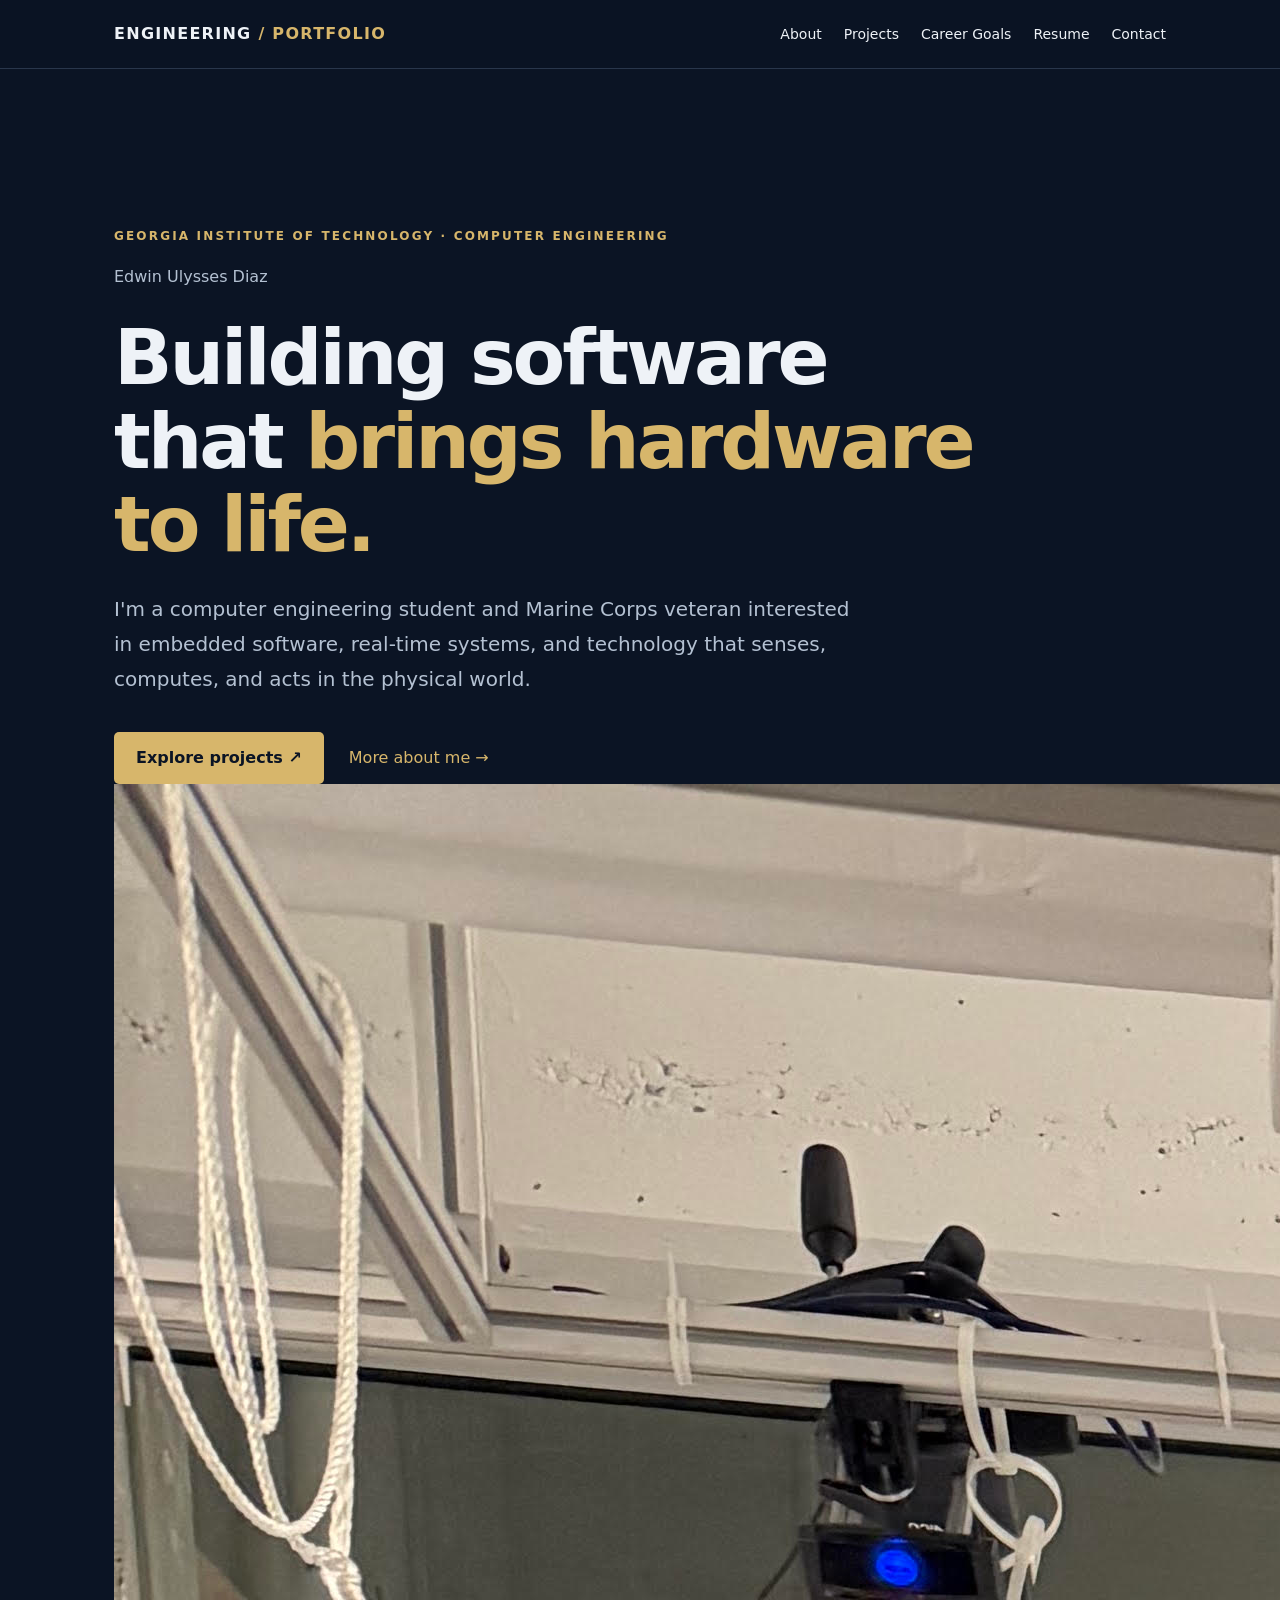
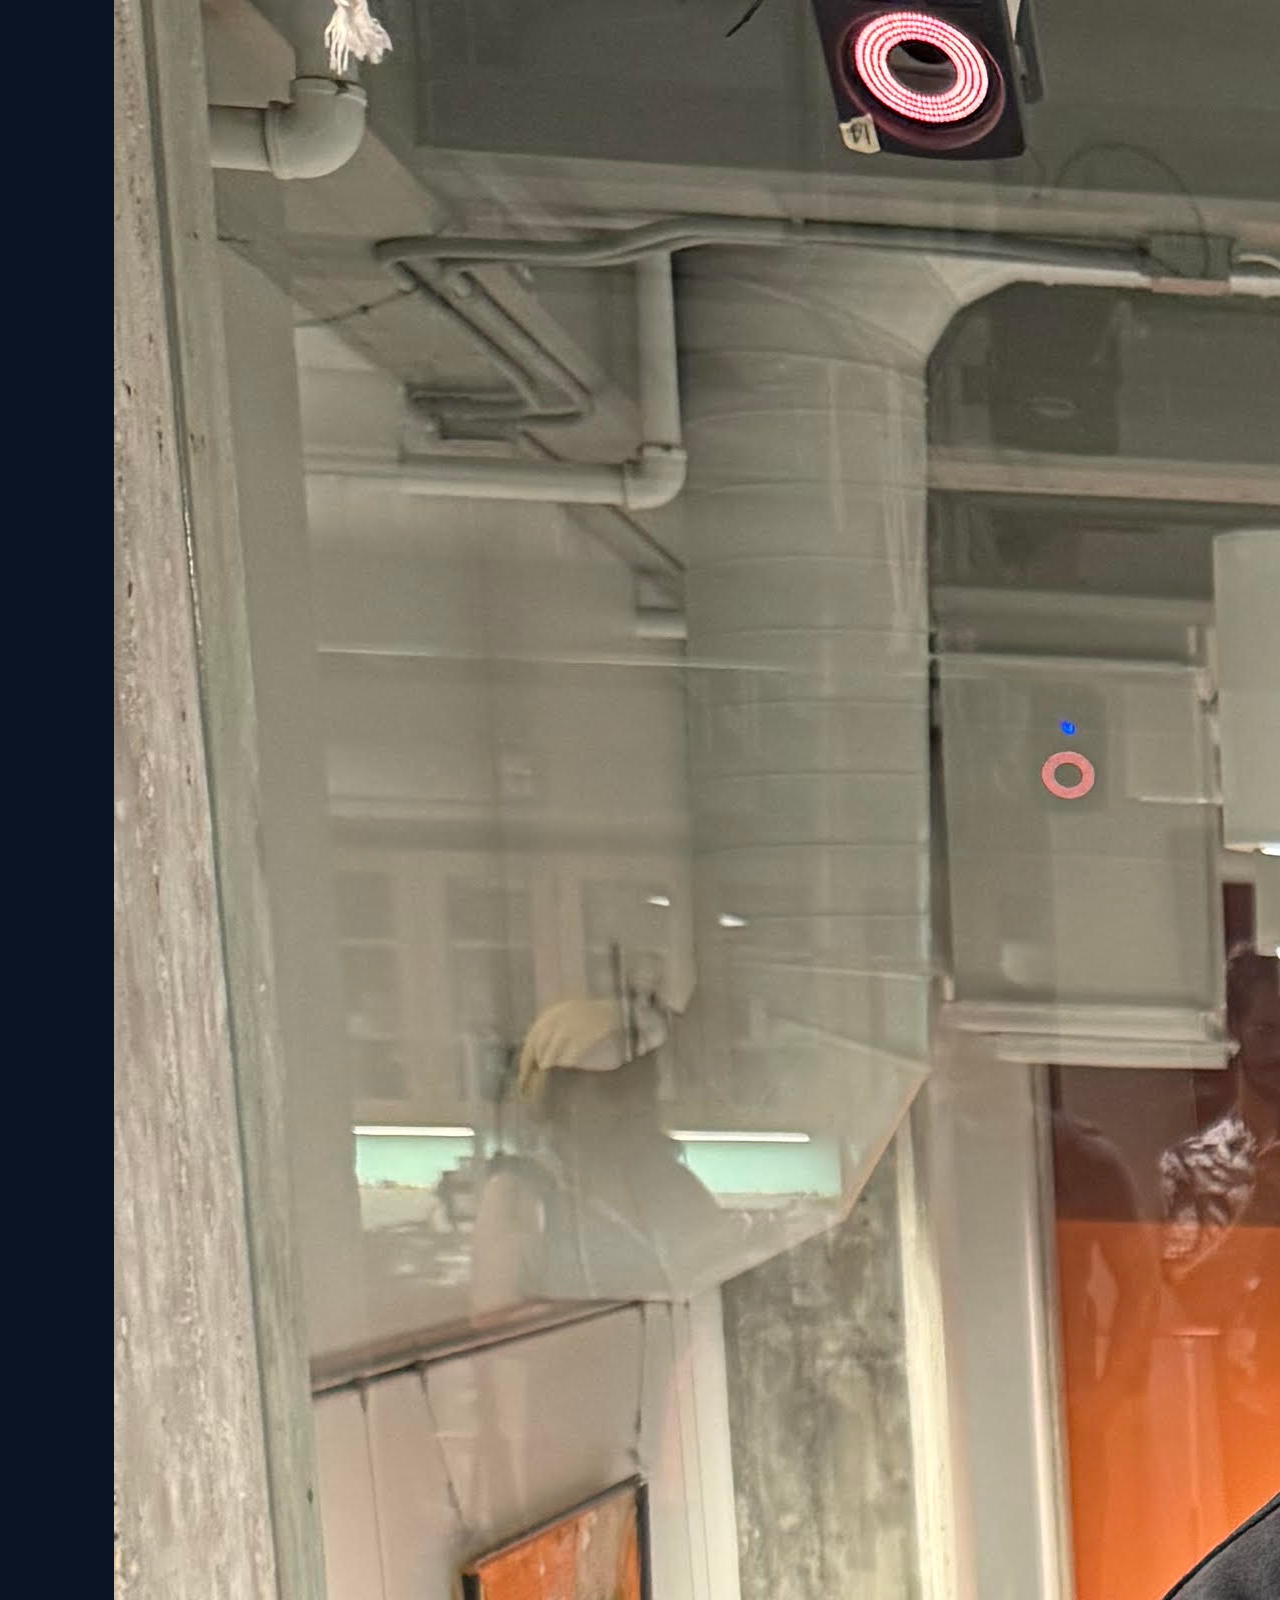
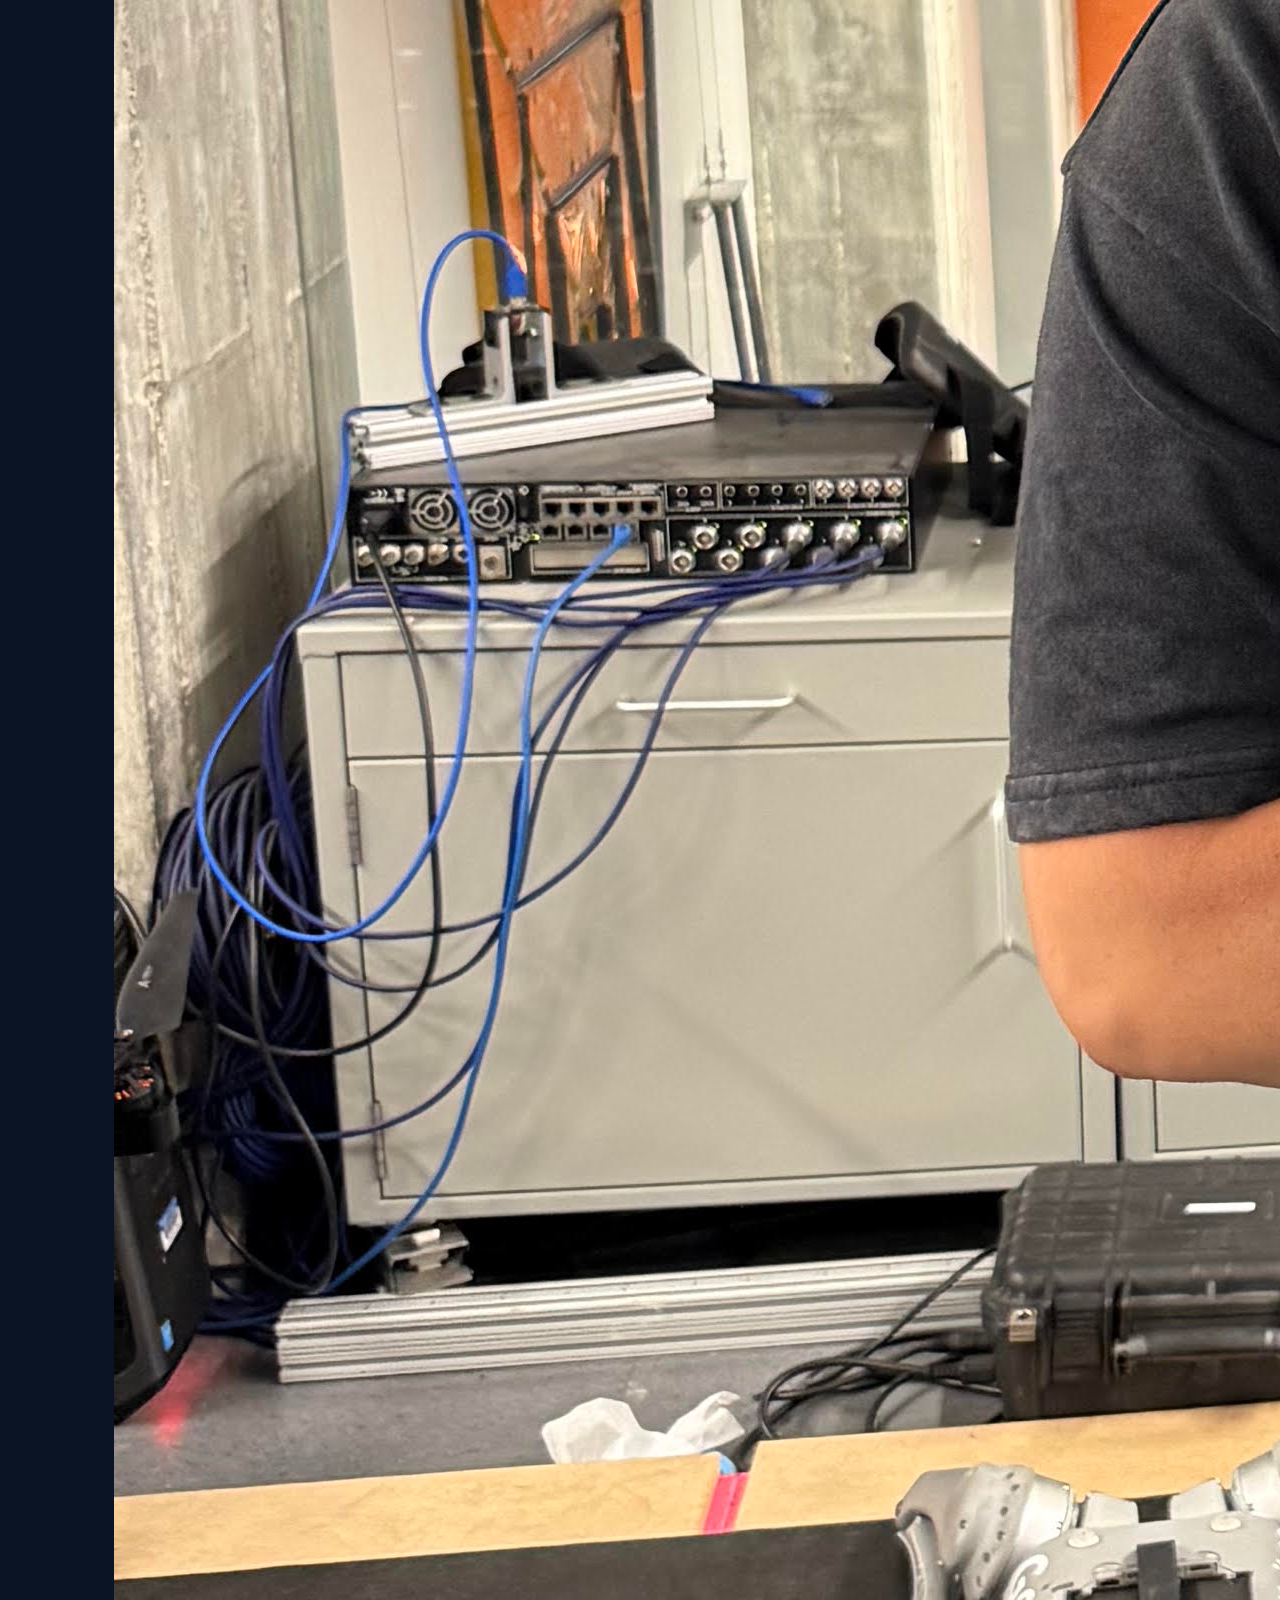
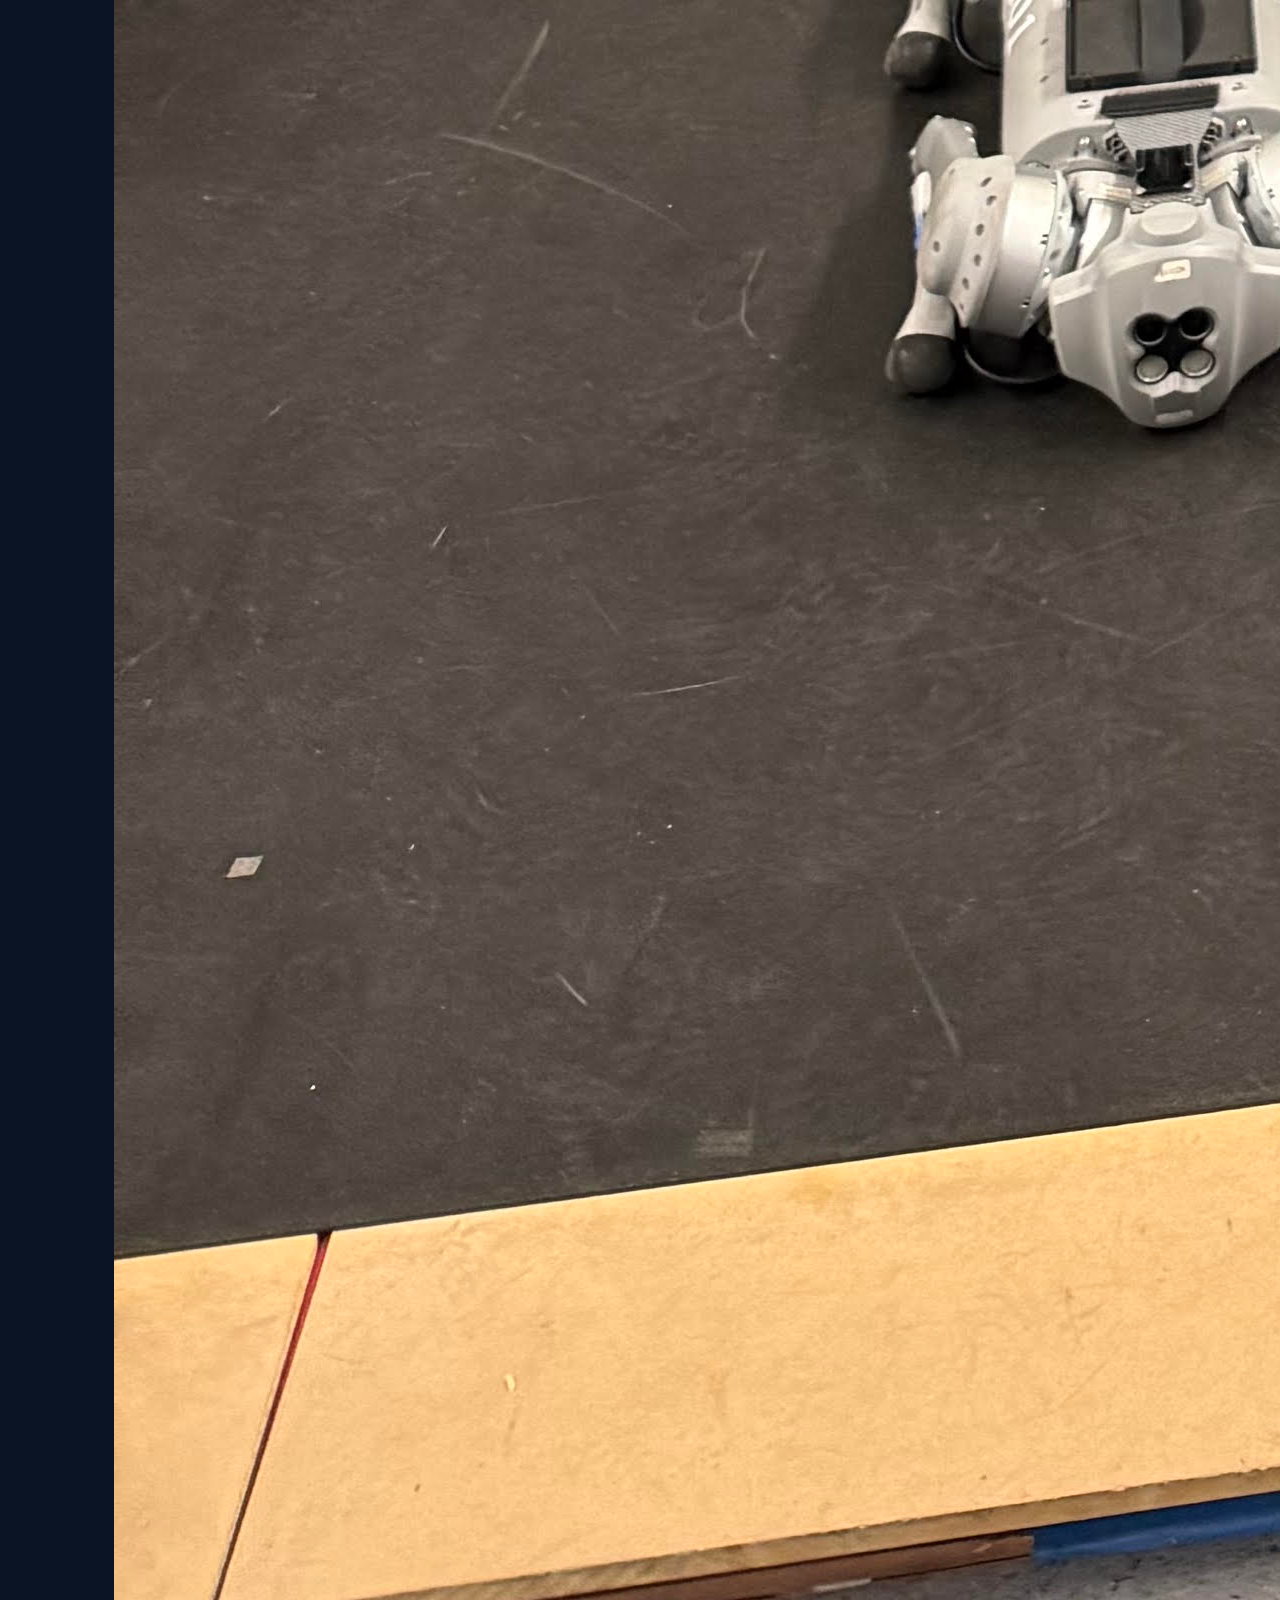
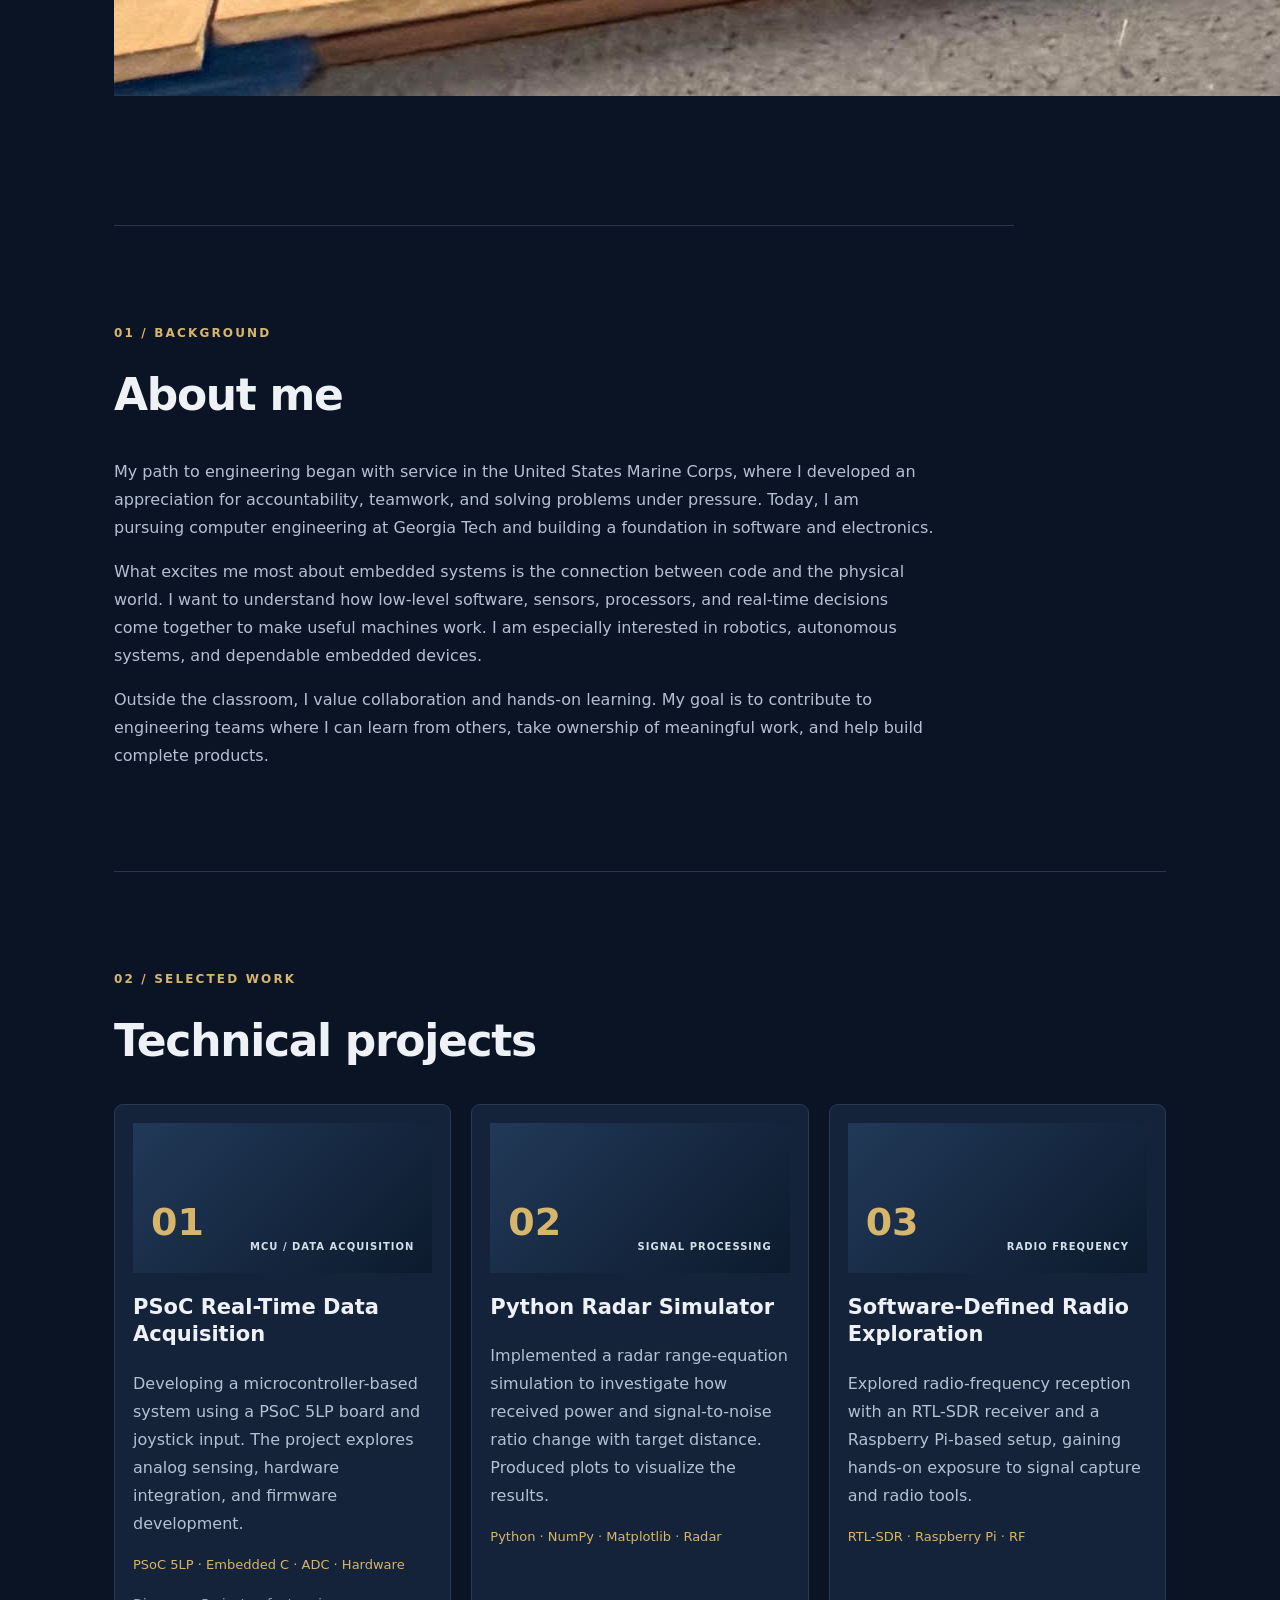
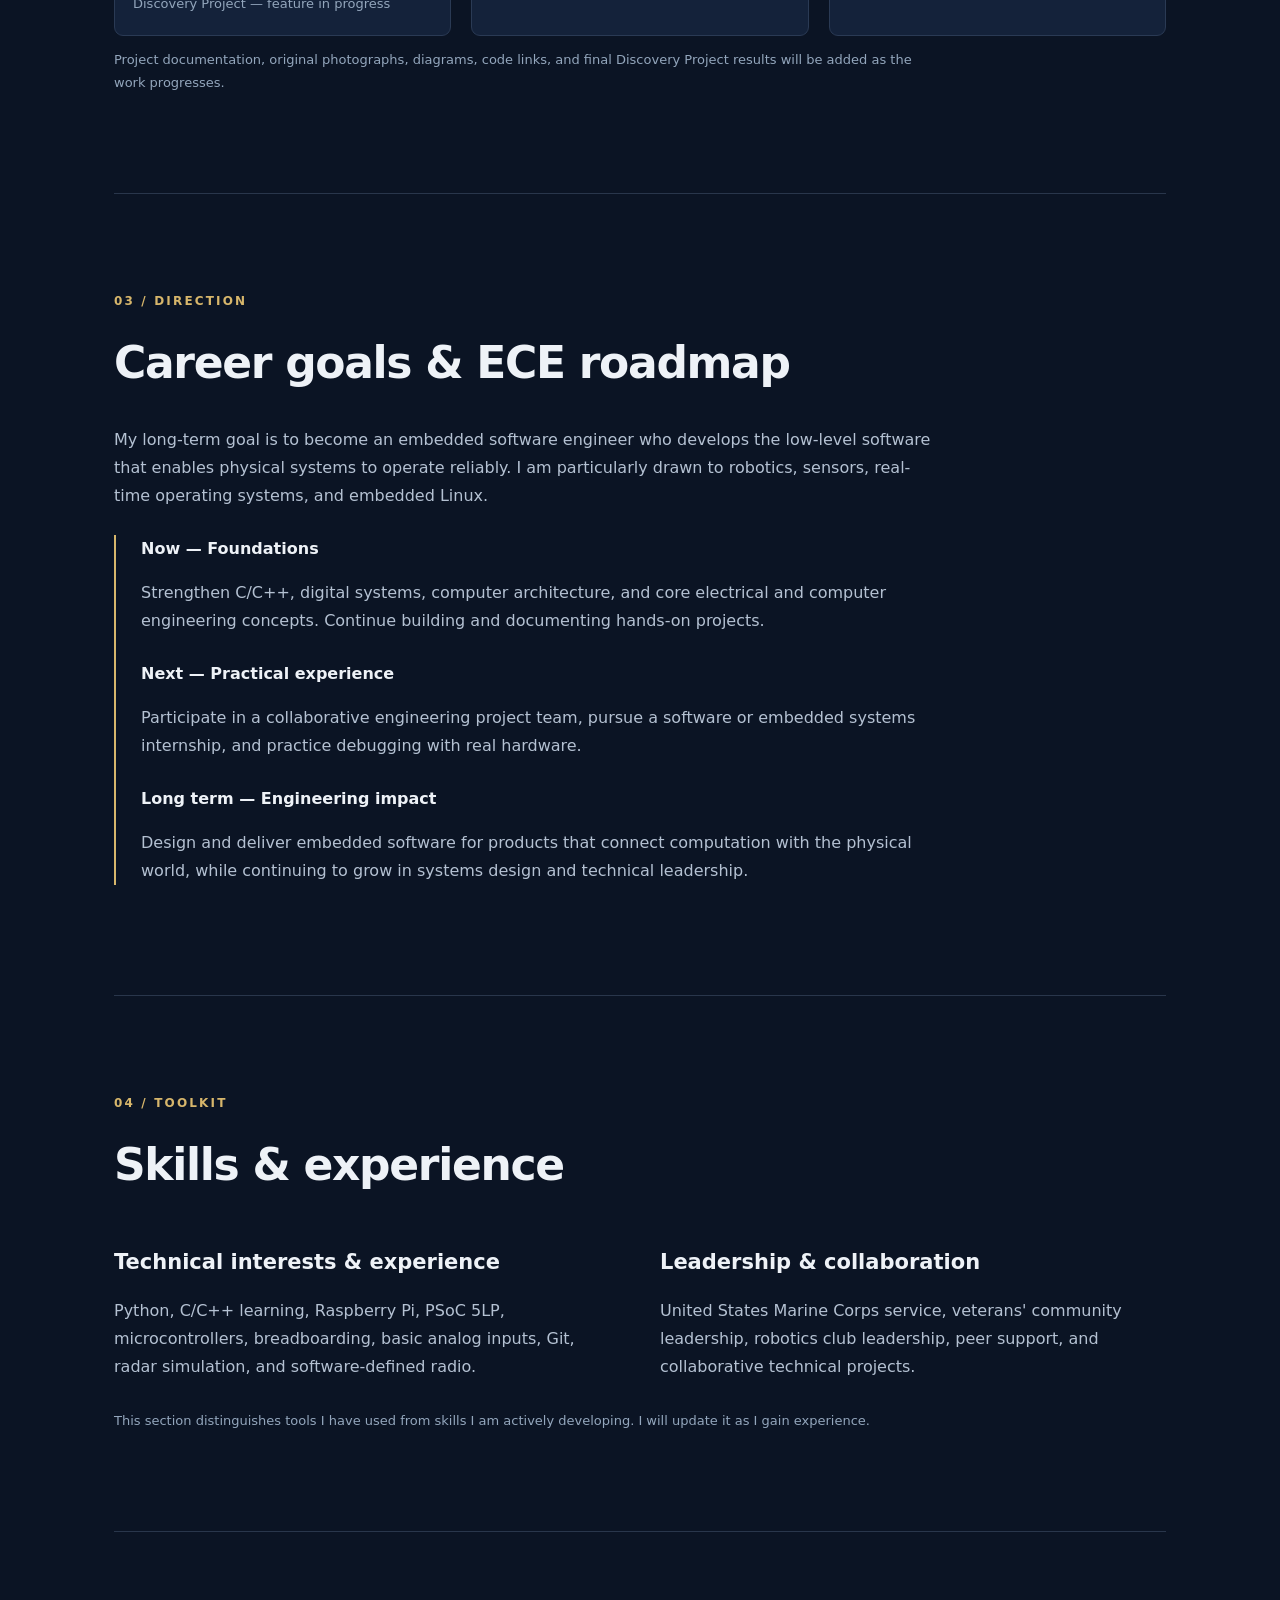
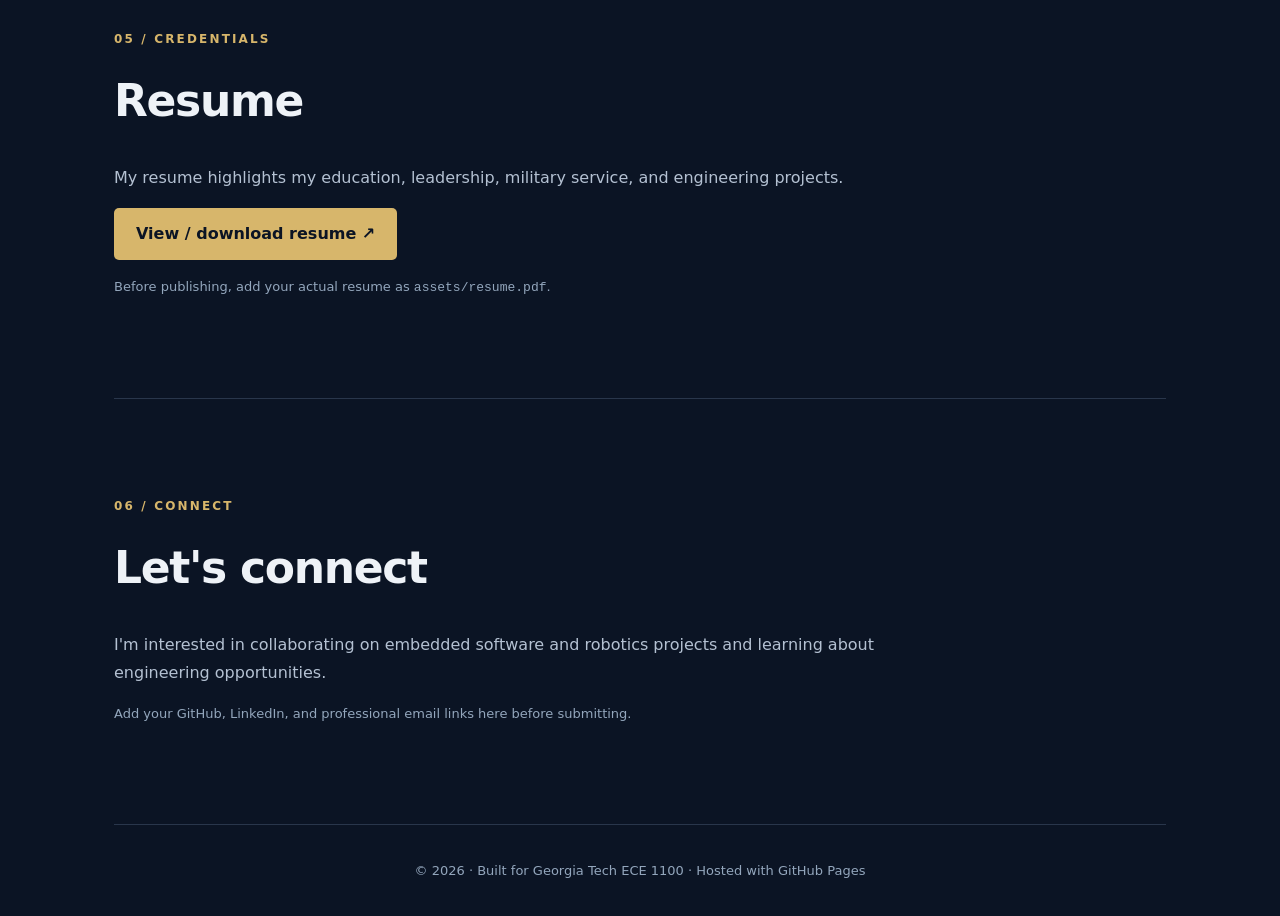
==== commit 142788af: "Update index.html" ====
--- a/index.html
+++ b/index.html
@@ -3,12 +3,10 @@
 <html lang="en">
 
 <head>
-  <meta charset="utf-8">
+  <meta charset="UTF-8">
   <meta name="viewport" content="width=device-width, initial-scale=1">
-  <meta name="description" content="Computer engineering student portfolio focused on embedded software and hardware systems.">
-
-  <title>Engineering Portfolio | Georgia Tech</title>
-
+  <meta name="description" content="Edwin Ulysses Diaz - Computer Engineering student specializing in embedded software and robotics.">
+  <title>Edwin Ulysses Diaz | Engineering Portfolio</title>
   <link rel="stylesheet" href="style.css">
 </head>
 
@@ -33,37 +31,49 @@
 
   <main>
 
-    <!-- HOME -->
+    <!-- HOMEPAGE -->
     <section id="home" class="hero">
 
-      <p class="eyebrow">
-        GEORGIA INSTITUTE OF TECHNOLOGY · COMPUTER ENGINEERING
-      </p>
-
-      <p style="font-size: 22px; font-weight: 700; color: #d6bd73; margin-bottom: 16px;">
-        Edwin Ulysses Diaz
-      </p>
-
-      <img
-        src="ePortfolioPhoto.jpg"
-        alt="Edwin Ulysses Diaz holding a robot in a robotics laboratory"
-        style="width: 100%; max-width: 340px; height: auto; border-radius: 16px; margin: 20px 0; display: block;"
-      >
-
-      <h1>
-        Building software that
-        <em>brings hardware to life.</em>
-      </h1>
-
-      <p class="lead">
-        I'm a computer engineering student and Marine Corps veteran interested
-        in embedded software, real-time systems, and technology that senses,
-        computes, and acts in the physical world.
-      </p>
-
-      <div class="actions">
-        <a class="button" href="#projects">Explore projects ↗</a>
-        <a class="secondary" href="#about">More about me →</a>
+      <div class="hero-layout">
+
+        <!-- LEFT SIDE -->
+        <div class="hero-content">
+
+          <p class="eyebrow">
+            GEORGIA INSTITUTE OF TECHNOLOGY · COMPUTER ENGINEERING
+          </p>
+
+          <p class="hero-name">
+            Edwin Ulysses Diaz
+          </p>
+
+          <h1>
+            Building software that
+            <em>brings hardware to life.</em>
+          </h1>
+
+          <p class="lead">
+            I'm a computer engineering student and Marine Corps veteran
+            interested in embedded software, real-time systems, and
+            technology that senses, computes, and acts in the physical world.
+          </p>
+
+          <div class="actions">
+            <a class="button" href="#projects">Explore projects ↗</a>
+            <a class="secondary" href="#about">More about me →</a>
+          </div>
+
+        </div>
+
+        <!-- RIGHT SIDE: PHOTO -->
+        <div class="hero-image">
+          <img
+            src="ePortfolioPhoto.jpg"
+            alt="Edwin Ulysses Diaz holding a robot in a robotics laboratory"
+            class="hero-photo"
+          >
+        </div>
+
       </div>
 
     </section>
@@ -109,9 +119,7 @@
 
       <div class="cards">
 
-        <!-- PROJECT 1 -->
         <article class="project">
-
           <div class="visual">
             01 <span>MCU / DATA ACQUISITION</span>
           </div>
@@ -129,13 +137,10 @@
           </p>
 
           <small>Discovery Project — feature in progress</small>
-
         </article>
 
 
-        <!-- PROJECT 2 -->
         <article class="project">
-
           <div class="visual">
             02 <span>SIGNAL PROCESSING</span>
           </div>
@@ -151,13 +156,10 @@
           <p class="tags">
             Python · NumPy · Matplotlib · Radar
           </p>
-
         </article>
 
 
-        <!-- PROJECT 3 -->
         <article class="project">
-
           <div class="visual">
             03 <span>RADIO FREQUENCY</span>
           </div>
@@ -173,7 +175,6 @@
           <p class="tags">
             RTL-SDR · Raspberry Pi · RF
           </p>
-
         </article>
 
       </div>
@@ -203,7 +204,6 @@
 
         <div>
           <b>Now — Foundations</b>
-
           <p>
             Strengthen C/C++, digital systems, computer architecture,
             and core electrical and computer engineering concepts.
@@ -213,7 +213,6 @@
 
         <div>
           <b>Next — Practical experience</b>
-
           <p>
             Participate in a collaborative engineering project team,
             pursue a software or embedded systems internship,
@@ -223,7 +222,6 @@
 
         <div>
           <b>Long term — Engineering impact</b>
-
           <p>
             Design and deliver embedded software for products that
             connect computation with the physical world, while
@@ -246,7 +244,6 @@
 
         <div>
           <h3>Technical interests &amp; experience</h3>
-
           <p>
             Python, C/C++ learning, Raspberry Pi, PSoC 5LP,
             microcontrollers, breadboarding, basic analog inputs,
@@ -256,7 +253,6 @@
 
         <div>
           <h3>Leadership &amp; collaboration</h3>
-
           <p>
             United States Marine Corps service, veterans' community
             leadership, robotics club leadership, peer support,
@@ -286,12 +282,7 @@
       </p>
 
       <p>
-        <a
-          class="button"
-          href="assets/resume.pdf"
-          target="_blank"
-          rel="noopener"
-        >
+        <a class="button" href="assets/resume.pdf" target="_blank" rel="noopener">
           View / download resume ↗
         </a>
       </p>
@@ -332,4 +323,3 @@
 
 </body>
 </html>
-
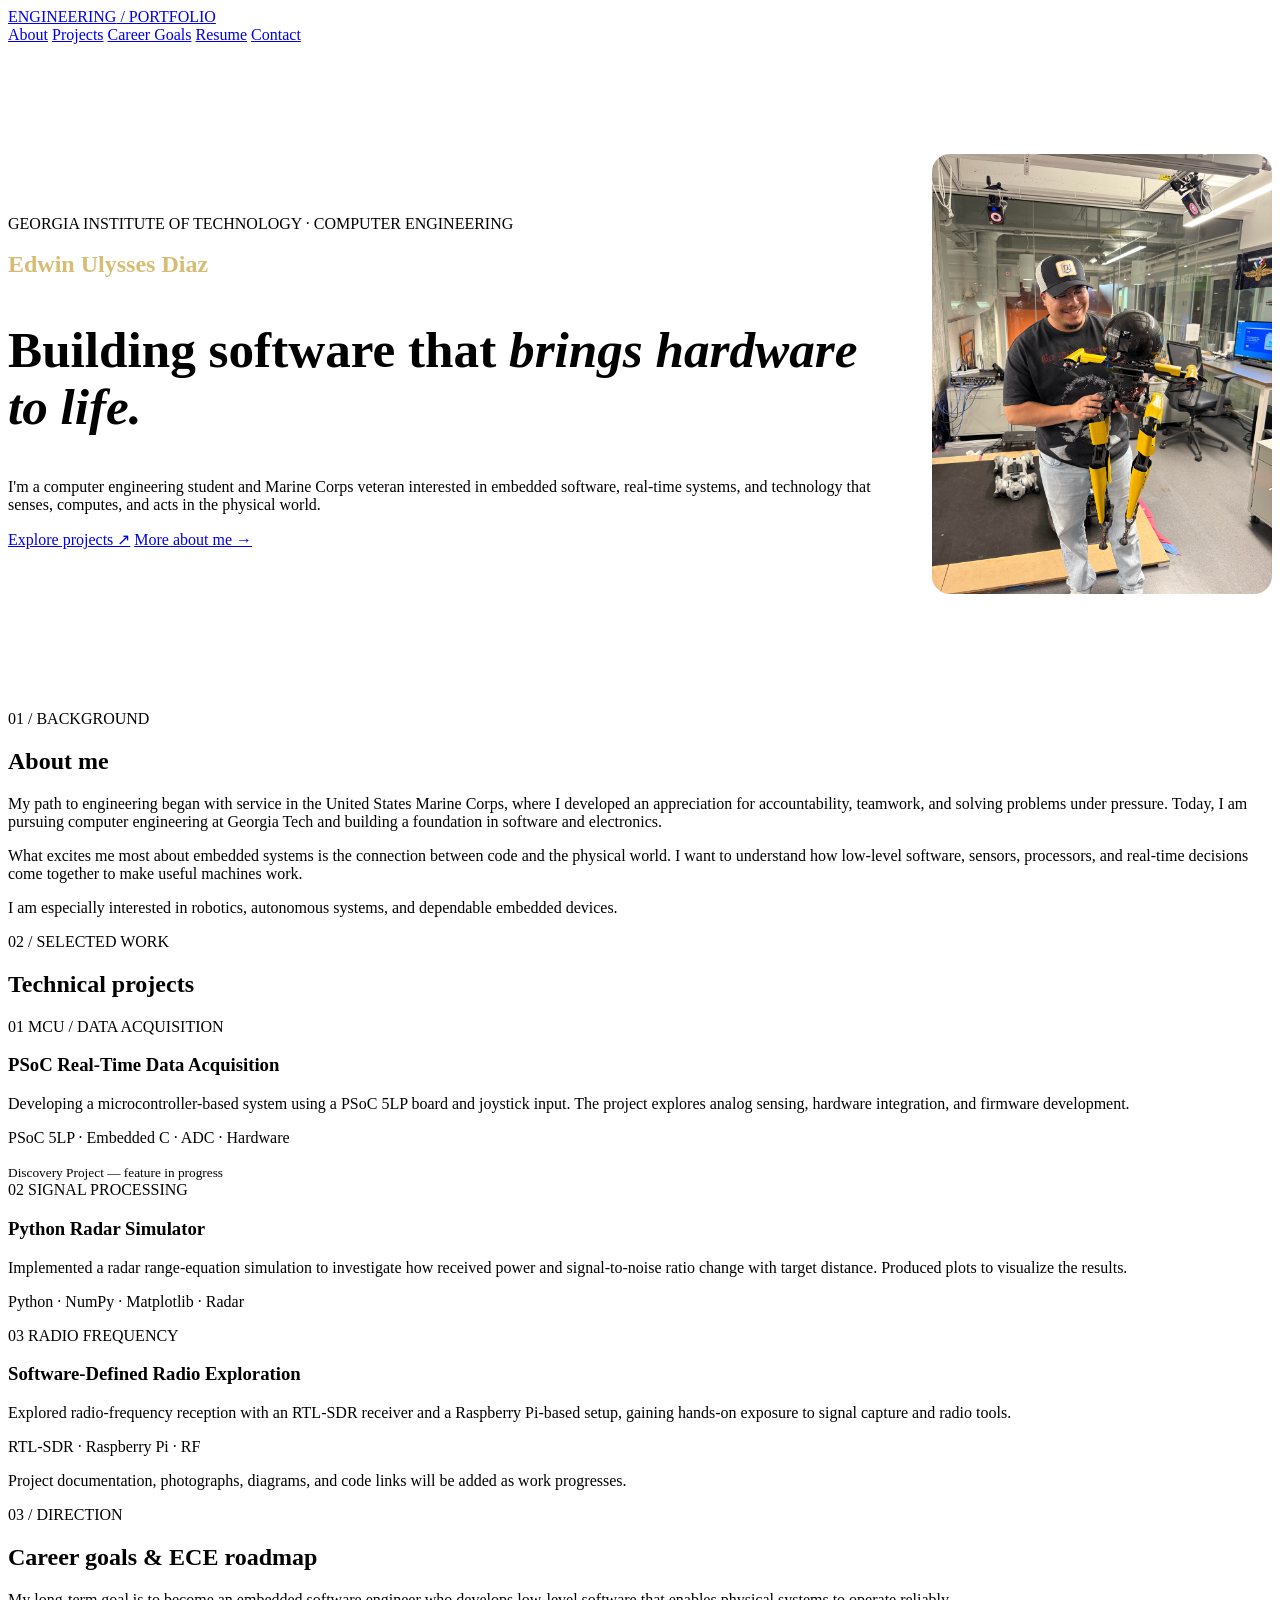
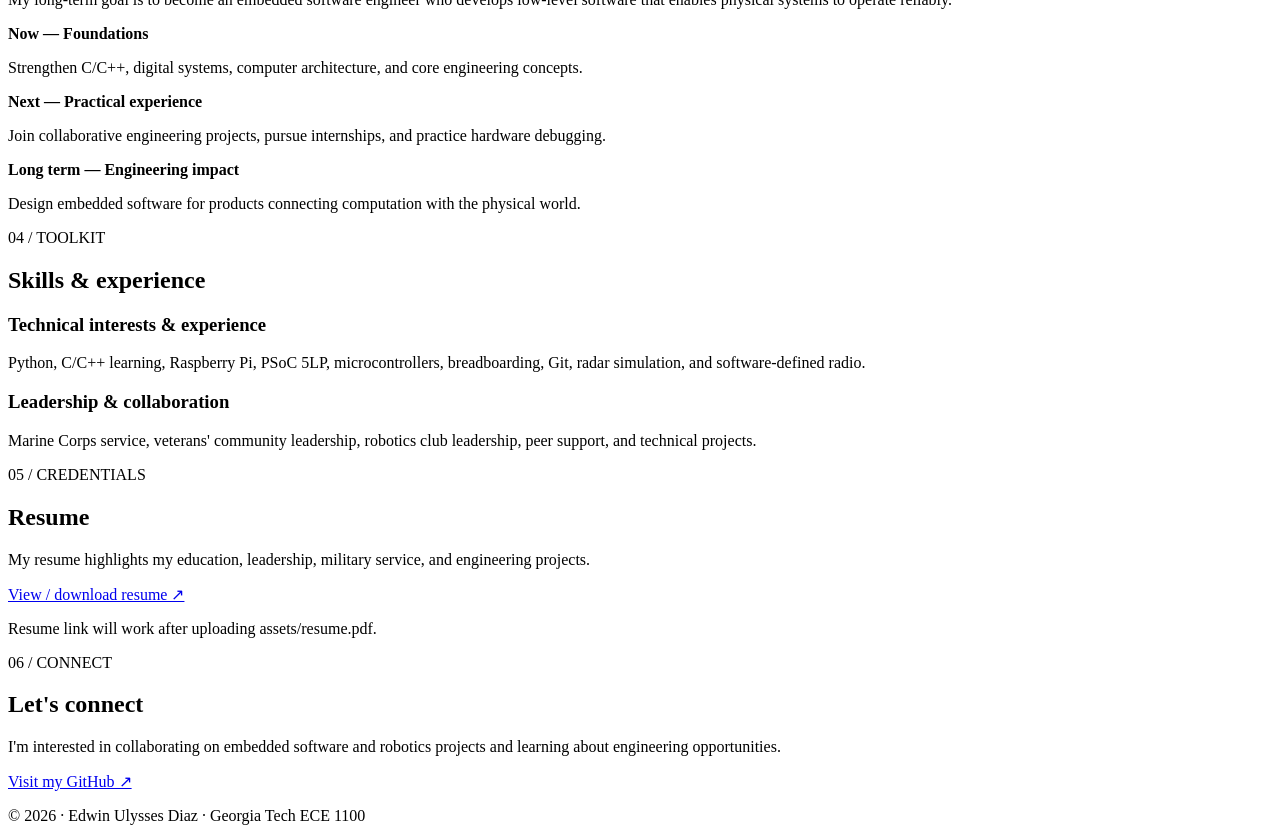
==== commit c0dc49b8: "Update index.html" ====
--- a/index.html
+++ b/index.html
@@ -1,18 +1,15 @@
 
 <!DOCTYPE html>
 <html lang="en">
-
 <head>
   <meta charset="UTF-8">
-  <meta name="viewport" content="width=device-width, initial-scale=1">
-  <meta name="description" content="Edwin Ulysses Diaz - Computer Engineering student specializing in embedded software and robotics.">
+  <meta name="viewport" content="width=device-width, initial-scale=1.0">
+  <meta name="description" content="Edwin Ulysses Diaz's engineering portfolio">
   <title>Edwin Ulysses Diaz | Engineering Portfolio</title>
   <link rel="stylesheet" href="style.css">
 </head>
 
 <body>
-
-  <!-- NAVIGATION -->
   <header>
     <nav>
       <a class="brand" href="#home">
@@ -30,22 +27,15 @@
   </header>
 
   <main>
-
-    <!-- HOMEPAGE -->
     <section id="home" class="hero">
-
       <div class="hero-layout">
 
-        <!-- LEFT SIDE -->
-        <div class="hero-content">
-
+        <div class="hero-text">
           <p class="eyebrow">
             GEORGIA INSTITUTE OF TECHNOLOGY · COMPUTER ENGINEERING
           </p>
 
-          <p class="hero-name">
-            Edwin Ulysses Diaz
-          </p>
+          <p class="hero-name">Edwin Ulysses Diaz</p>
 
           <h1>
             Building software that
@@ -53,72 +43,61 @@
           </h1>
 
           <p class="lead">
-            I'm a computer engineering student and Marine Corps veteran
-            interested in embedded software, real-time systems, and
-            technology that senses, computes, and acts in the physical world.
+            I'm a computer engineering student and Marine Corps
+            veteran interested in embedded software, real-time
+            systems, and technology that senses, computes,
+            and acts in the physical world.
           </p>
 
           <div class="actions">
             <a class="button" href="#projects">Explore projects ↗</a>
             <a class="secondary" href="#about">More about me →</a>
           </div>
-
-        </div>
-
-        <!-- RIGHT SIDE: PHOTO -->
+        </div>
+
         <div class="hero-image">
           <img
+            class="hero-photo"
             src="ePortfolioPhoto.jpg"
             alt="Edwin Ulysses Diaz holding a robot in a robotics laboratory"
-            class="hero-photo"
           >
         </div>
 
       </div>
-
-    </section>
-
-
-    <!-- ABOUT ME -->
+    </section>
+
     <section id="about">
-
       <p class="eyebrow">01 / BACKGROUND</p>
       <h2>About me</h2>
 
       <p>
-        My path to engineering began with service in the United States Marine
-        Corps, where I developed an appreciation for accountability, teamwork,
-        and solving problems under pressure. Today, I am pursuing computer
-        engineering at Georgia Tech and building a foundation in software
-        and electronics.
-      </p>
-
-      <p>
-        What excites me most about embedded systems is the connection between
-        code and the physical world. I want to understand how low-level
-        software, sensors, processors, and real-time decisions come together
-        to make useful machines work. I am especially interested in robotics,
-        autonomous systems, and dependable embedded devices.
-      </p>
-
-      <p>
-        Outside the classroom, I value collaboration and hands-on learning.
-        My goal is to contribute to engineering teams where I can learn from
-        others, take ownership of meaningful work, and help build complete
-        products.
-      </p>
-
-    </section>
-
-
-    <!-- TECHNICAL PROJECTS -->
+        My path to engineering began with service in the United
+        States Marine Corps, where I developed an appreciation
+        for accountability, teamwork, and solving problems
+        under pressure. Today, I am pursuing computer
+        engineering at Georgia Tech and building a foundation
+        in software and electronics.
+      </p>
+
+      <p>
+        What excites me most about embedded systems is the
+        connection between code and the physical world.
+        I want to understand how low-level software, sensors,
+        processors, and real-time decisions come together
+        to make useful machines work.
+      </p>
+
+      <p>
+        I am especially interested in robotics, autonomous
+        systems, and dependable embedded devices.
+      </p>
+    </section>
+
     <section id="projects">
-
       <p class="eyebrow">02 / SELECTED WORK</p>
       <h2>Technical projects</h2>
 
       <div class="cards">
-
         <article class="project">
           <div class="visual">
             01 <span>MCU / DATA ACQUISITION</span>
@@ -127,9 +106,10 @@
           <h3>PSoC Real-Time Data Acquisition</h3>
 
           <p>
-            Developing a microcontroller-based system using a PSoC 5LP board
-            and joystick input. The project explores analog sensing,
-            hardware integration, and firmware development.
+            Developing a microcontroller-based system using
+            a PSoC 5LP board and joystick input. The project
+            explores analog sensing, hardware integration,
+            and firmware development.
           </p>
 
           <p class="tags">
@@ -138,7 +118,6 @@
 
           <small>Discovery Project — feature in progress</small>
         </article>
-
 
         <article class="project">
           <div class="visual">
@@ -148,16 +127,16 @@
           <h3>Python Radar Simulator</h3>
 
           <p>
-            Implemented a radar range-equation simulation to investigate
-            how received power and signal-to-noise ratio change with
-            target distance. Produced plots to visualize the results.
+            Implemented a radar range-equation simulation
+            to investigate how received power and
+            signal-to-noise ratio change with target distance.
+            Produced plots to visualize the results.
           </p>
 
           <p class="tags">
             Python · NumPy · Matplotlib · Radar
           </p>
         </article>
-
 
         <article class="project">
           <div class="visual">
@@ -167,112 +146,87 @@
           <h3>Software-Defined Radio Exploration</h3>
 
           <p>
-            Explored radio-frequency reception with an RTL-SDR receiver
-            and a Raspberry Pi-based setup, gaining hands-on exposure
-            to signal capture and radio tools.
+            Explored radio-frequency reception with an
+            RTL-SDR receiver and a Raspberry Pi-based setup,
+            gaining hands-on exposure to signal capture
+            and radio tools.
           </p>
 
           <p class="tags">
             RTL-SDR · Raspberry Pi · RF
           </p>
         </article>
-
       </div>
 
       <p class="note">
-        Project documentation, original photographs, diagrams, code links,
-        and final Discovery Project results will be added as the work progresses.
-      </p>
-
-    </section>
-
-
-    <!-- CAREER GOALS -->
+        Project documentation, photographs, diagrams,
+        and code links will be added as work progresses.
+      </p>
+    </section>
+
     <section id="roadmap">
-
       <p class="eyebrow">03 / DIRECTION</p>
-      <h2>Career goals &amp; ECE roadmap</h2>
-
-      <p>
-        My long-term goal is to become an embedded software engineer who
-        develops the low-level software that enables physical systems to
-        operate reliably. I am particularly drawn to robotics, sensors,
-        real-time operating systems, and embedded Linux.
+      <h2>Career goals & ECE roadmap</h2>
+
+      <p>
+        My long-term goal is to become an embedded software
+        engineer who develops low-level software that enables
+        physical systems to operate reliably.
       </p>
 
       <div class="timeline">
-
         <div>
           <b>Now — Foundations</b>
           <p>
-            Strengthen C/C++, digital systems, computer architecture,
-            and core electrical and computer engineering concepts.
-            Continue building and documenting hands-on projects.
+            Strengthen C/C++, digital systems, computer
+            architecture, and core engineering concepts.
           </p>
         </div>
 
         <div>
           <b>Next — Practical experience</b>
           <p>
-            Participate in a collaborative engineering project team,
-            pursue a software or embedded systems internship,
-            and practice debugging with real hardware.
+            Join collaborative engineering projects,
+            pursue internships, and practice hardware debugging.
           </p>
         </div>
 
         <div>
           <b>Long term — Engineering impact</b>
           <p>
-            Design and deliver embedded software for products that
-            connect computation with the physical world, while
-            continuing to grow in systems design and technical leadership.
-          </p>
-        </div>
-
-      </div>
-
-    </section>
-
-
-    <!-- SKILLS -->
+            Design embedded software for products connecting
+            computation with the physical world.
+          </p>
+        </div>
+      </div>
+    </section>
+
     <section id="skills">
-
       <p class="eyebrow">04 / TOOLKIT</p>
-      <h2>Skills &amp; experience</h2>
+      <h2>Skills & experience</h2>
 
       <div class="two">
-
-        <div>
-          <h3>Technical interests &amp; experience</h3>
-          <p>
-            Python, C/C++ learning, Raspberry Pi, PSoC 5LP,
-            microcontrollers, breadboarding, basic analog inputs,
+        <div>
+          <h3>Technical interests & experience</h3>
+          <p>
+            Python, C/C++ learning, Raspberry Pi,
+            PSoC 5LP, microcontrollers, breadboarding,
             Git, radar simulation, and software-defined radio.
           </p>
         </div>
 
         <div>
-          <h3>Leadership &amp; collaboration</h3>
-          <p>
-            United States Marine Corps service, veterans' community
-            leadership, robotics club leadership, peer support,
-            and collaborative technical projects.
-          </p>
-        </div>
-
-      </div>
-
-      <p class="note">
-        This section distinguishes tools I have used from skills I am
-        actively developing. I will update it as I gain experience.
-      </p>
-
-    </section>
-
-
-    <!-- RESUME -->
+          <h3>Leadership & collaboration</h3>
+          <p>
+            Marine Corps service, veterans' community
+            leadership, robotics club leadership,
+            peer support, and technical projects.
+          </p>
+        </div>
+      </div>
+    </section>
+
     <section id="resume">
-
       <p class="eyebrow">05 / CREDENTIALS</p>
       <h2>Resume</h2>
 
@@ -282,44 +236,38 @@
       </p>
 
       <p>
-        <a class="button" href="assets/resume.pdf" target="_blank" rel="noopener">
+        <a class="button" href="assets/resume.pdf"
+           target="_blank" rel="noopener">
           View / download resume ↗
         </a>
       </p>
 
       <p class="note">
-        Before publishing, add your actual resume as
-        <code>assets/resume.pdf</code>.
-      </p>
-
-    </section>
-
-
-    <!-- CONTACT -->
+        Resume link will work after uploading assets/resume.pdf.
+      </p>
+    </section>
+
     <section id="contact">
-
       <p class="eyebrow">06 / CONNECT</p>
       <h2>Let's connect</h2>
 
       <p>
-        I'm interested in collaborating on embedded software and
-        robotics projects and learning about engineering opportunities.
-      </p>
-
-      <p class="note">
-        Add your GitHub, LinkedIn, and professional email links
-        here before submitting.
-      </p>
-
-    </section>
-
+        I'm interested in collaborating on embedded software
+        and robotics projects and learning about
+        engineering opportunities.
+      </p>
+
+      <p>
+        <a href="https://github.com/eudiaz"
+           target="_blank" rel="noopener">
+          Visit my GitHub ↗
+        </a>
+      </p>
+    </section>
   </main>
 
-
-  <!-- FOOTER -->
   <footer>
-    © 2026 · Built for Georgia Tech ECE 1100 · Hosted with GitHub Pages
+    © 2026 · Edwin Ulysses Diaz · Georgia Tech ECE 1100
   </footer>
-
 </body>
 </html>
--- a/style.css
+++ b/style.css
@@ -1 +1,76 @@
-:root{color-scheme:dark;--bg:#0b1424;--panel:#14223a;--text:#eef2f7;--muted:#b4c1d2;--gold:#d7b66b}*{box-sizing:border-box}html{scroll-behavior:smooth}body{margin:0;background:var(--bg);color:var(--text);font:16px/1.75 system-ui,-apple-system,Segoe UI,sans-serif}header{position:sticky;top:0;background:#0b1424ef;border-bottom:1px solid #29364b;z-index:2}nav{max-width:1100px;margin:auto;padding:20px 24px;display:flex;justify-content:space-between;gap:20px;align-items:center}.brand{font-weight:800;letter-spacing:.08em}.brand span{color:var(--gold)}a{color:inherit;text-decoration:none}.links{display:flex;gap:22px;font-size:14px}.links a:hover,a:hover{color:var(--gold)}main{max-width:1100px;margin:auto;padding:0 24px}section{padding:85px 0;border-bottom:1px solid #29364b;scroll-margin-top:65px}.hero{padding:145px 0 120px;max-width:900px}.eyebrow{color:var(--gold);font-size:12px;letter-spacing:.18em;font-weight:700}h1{font-size:clamp(42px,6vw,78px);line-height:1.09;letter-spacing:-.04em;margin:25px 0}h1 em{font-style:normal;color:var(--gold)}h2{font-size:clamp(30px,4vw,44px);letter-spacing:-.03em;margin:10px 0 25px}h3{font-size:21px;line-height:1.3}p{max-width:820px;color:var(--muted)}.lead{font-size:20px;max-width:760px}.actions{display:flex;align-items:center;gap:25px;flex-wrap:wrap;margin-top:35px}.button{display:inline-block;background:var(--gold);color:#0b1424;padding:12px 22px;border-radius:5px;font-weight:700}.button:hover{background:#f0d49b;color:#0b1424}.secondary{color:var(--gold)}.cards{display:grid;grid-template-columns:repeat(3,1fr);gap:20px}.project{background:var(--panel);border:1px solid #2a3a54;border-radius:9px;padding:18px}.visual{height:150px;background:linear-gradient(135deg,#213958,#0c1a2d);display:flex;justify-content:space-between;align-items:end;padding:18px;font-size:38px;color:var(--gold);font-weight:800}.visual span{font-size:10px;letter-spacing:.1em;color:#d5deeb}.tags{font-size:13px;color:var(--gold)}small,.note{color:#93a6bc;font-size:13px}.timeline{border-left:2px solid var(--gold);padding-left:25px}.timeline>div{margin:25px 0}.timeline b{color:var(--text)}.two{display:grid;grid-template-columns:1fr 1fr;gap:40px}footer{text-align:center;padding:35px;color:#93a6bc;font-size:13px}@media(max-width:750px){nav{display:block}.links{flex-wrap:wrap;gap:10px 18px;margin-top:12px}.cards,.two{grid-template-columns:1fr}.hero{padding:95px 0 75px}section{padding:65px 0}}
+
+/* ==========================================
+   HOMEPAGE - TWO COLUMN LAYOUT
+   ========================================== */
+
+.hero {
+  padding-top: 110px;
+  padding-bottom: 100px;
+}
+
+.hero-layout {
+  display: grid;
+  grid-template-columns: minmax(0, 1fr) 340px;
+  align-items: center;
+  gap: 55px;
+  width: 100%;
+}
+
+.hero-content {
+  min-width: 0;
+}
+
+.hero-name {
+  font-size: 24px;
+  font-weight: 700;
+  color: #d6bd73;
+  margin: 18px 0;
+}
+
+.hero-layout h1 {
+  font-size: clamp(2.5rem, 4vw, 4.5rem);
+  line-height: 1.12;
+}
+
+.hero-image {
+  width: 100%;
+}
+
+.hero-photo {
+  display: block;
+  width: 100%;
+  height: 440px;
+  object-fit: cover;
+  object-position: center;
+  border-radius: 18px;
+}
+
+/* ==========================================
+   MOBILE RESPONSIVENESS
+   ========================================== */
+
+@media (max-width: 850px) {
+
+  .hero {
+    padding-top: 100px;
+    padding-bottom: 65px;
+  }
+
+  .hero-layout {
+    grid-template-columns: 1fr;
+    gap: 35px;
+  }
+
+  .hero-image {
+    max-width: 380px;
+  }
+
+  .hero-photo {
+    height: auto;
+  }
+
+  .hero-layout h1 {
+    font-size: clamp(2.3rem, 7vw, 3.5rem);
+  }
+
+}
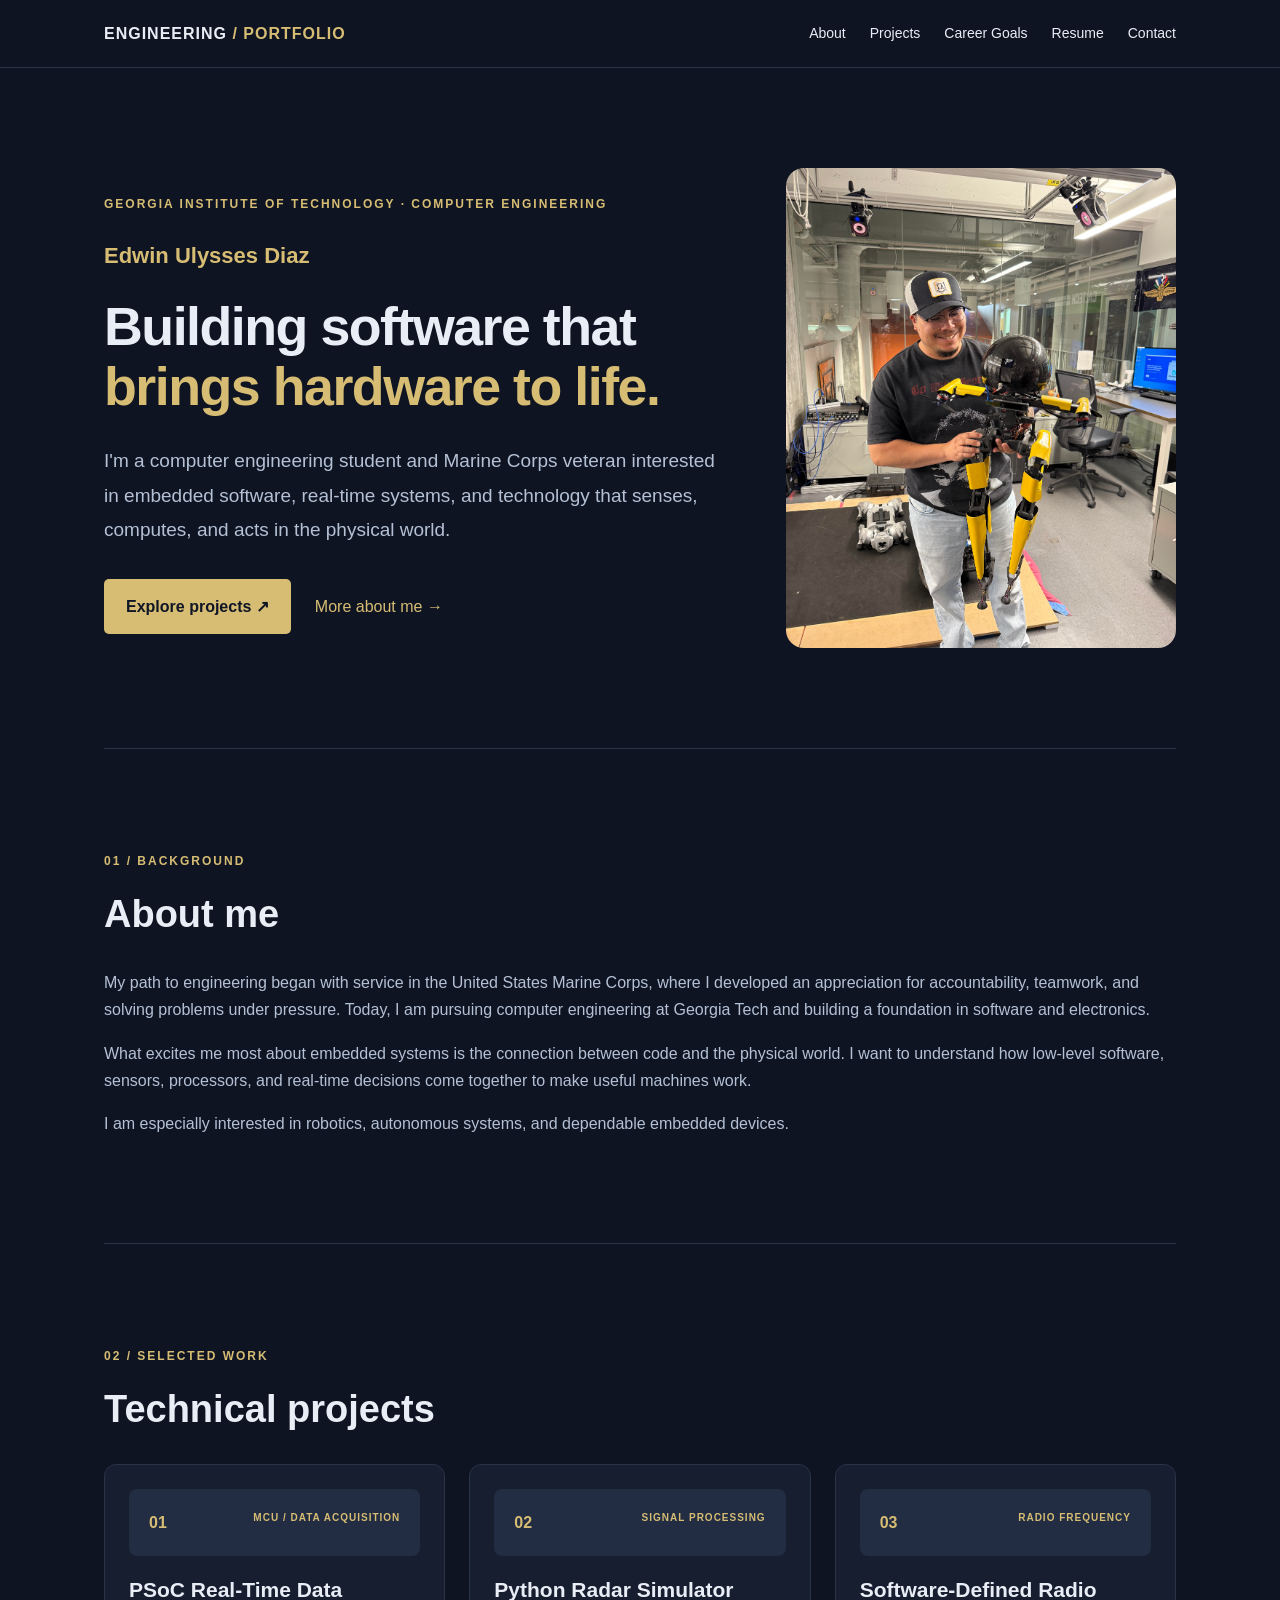
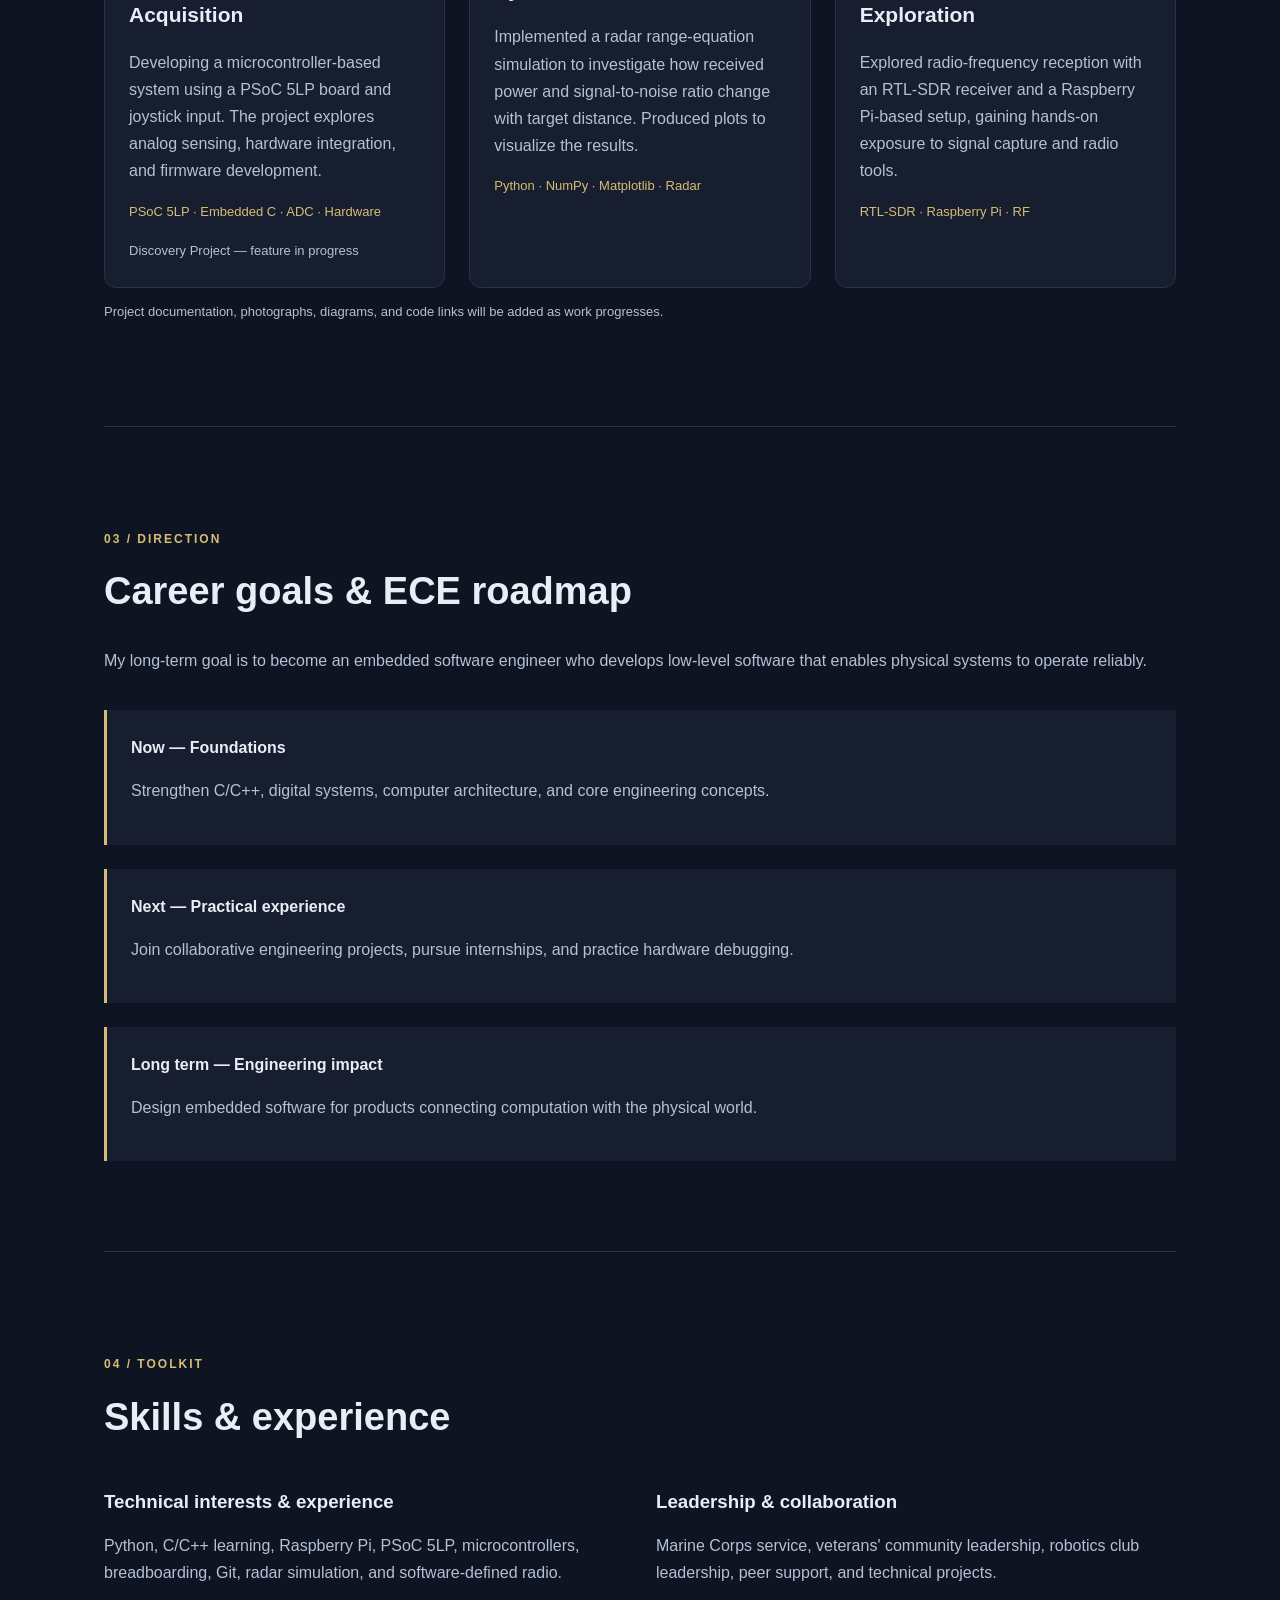
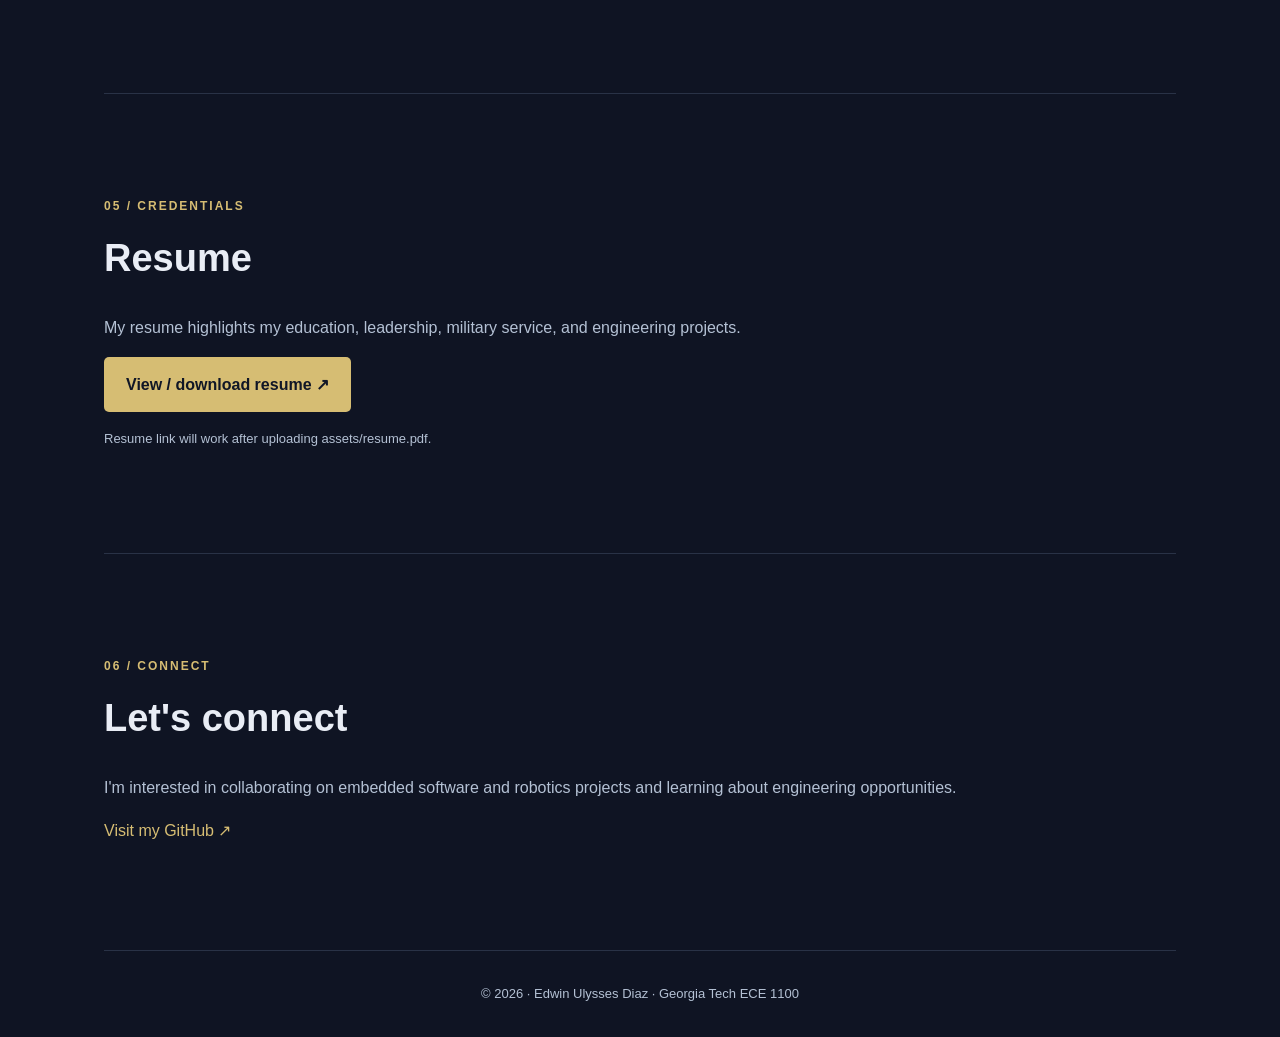
==== commit e98615c3: "Update index.html" ====
--- a/index.html
+++ b/index.html
@@ -18,7 +18,7 @@
 
       <div class="links">
         <a href="#about">About</a>
-        <a href="#projects">Projects</a>
+        <a href="projects.html">Projects</a>
         <a href="#roadmap">Career Goals</a>
         <a href="#resume">Resume</a>
         <a href="#contact">Contact</a>
--- a/style.css
+++ b/style.css
@@ -1,76 +1,306 @@
 
-/* ==========================================
-   HOMEPAGE - TWO COLUMN LAYOUT
-   ========================================== */
+:root {
+  --bg: #0f1423;
+  --surface: #171e30;
+  --text: #e9edf5;
+  --muted: #b4c1d4;
+  --gold: #d6bd73;
+  --border: #293246;
+}
+
+* {
+  box-sizing: border-box;
+}
+
+html {
+  scroll-behavior: smooth;
+}
+
+body {
+  margin: 0;
+  background: var(--bg);
+  color: var(--text);
+  font-family: Arial, Helvetica, sans-serif;
+  line-height: 1.7;
+}
+
+a {
+  color: var(--gold);
+  text-decoration: none;
+}
+
+header {
+  border-bottom: 1px solid var(--border);
+}
+
+nav {
+  max-width: 1120px;
+  margin: auto;
+  padding: 20px 24px;
+  display: flex;
+  align-items: center;
+  justify-content: space-between;
+  gap: 24px;
+}
+
+.brand {
+  color: var(--text);
+  font-weight: 800;
+  letter-spacing: 1px;
+}
+
+.brand span {
+  color: var(--gold);
+}
+
+.links {
+  display: flex;
+  flex-wrap: wrap;
+  gap: 24px;
+}
+
+.links a {
+  color: var(--text);
+  font-size: 14px;
+}
+
+main {
+  max-width: 1120px;
+  margin: auto;
+  padding: 0 24px;
+}
+
+section {
+  padding: 90px 0;
+  border-bottom: 1px solid var(--border);
+}
+
+.eyebrow {
+  color: var(--gold);
+  font-size: 12px;
+  font-weight: 800;
+  letter-spacing: 2px;
+  text-transform: uppercase;
+}
+
+h1, h2, h3 {
+  line-height: 1.2;
+}
+
+h2 {
+  font-size: 38px;
+  margin: 20px 0 32px;
+}
+
+p {
+  color: var(--muted);
+}
+
+/* HOMEPAGE */
 
 .hero {
-  padding-top: 110px;
-  padding-bottom: 100px;
+  padding: 100px 0;
 }
 
 .hero-layout {
   display: grid;
-  grid-template-columns: minmax(0, 1fr) 340px;
+  grid-template-columns: minmax(0, 1.6fr) minmax(0, 1fr);
+  gap: 50px;
   align-items: center;
-  gap: 55px;
-  width: 100%;
-}
-
-.hero-content {
+}
+
+.hero-text {
   min-width: 0;
 }
 
 .hero-name {
-  font-size: 24px;
+  color: var(--gold);
+  font-size: 22px;
   font-weight: 700;
-  color: #d6bd73;
-  margin: 18px 0;
-}
-
-.hero-layout h1 {
-  font-size: clamp(2.5rem, 4vw, 4.5rem);
+  margin: 22px 0;
+}
+
+.hero h1 {
+  font-size: clamp(38px, 4.2vw, 60px);
   line-height: 1.12;
-}
+  letter-spacing: -1.5px;
+  margin: 20px 0 28px;
+}
+
+.hero h1 em {
+  display: block;
+  color: var(--gold);
+  font-style: normal;
+}
+
+.lead {
+  font-size: 19px;
+  line-height: 1.8;
+  max-width: 650px;
+}
+
+.actions {
+  display: flex;
+  align-items: center;
+  flex-wrap: wrap;
+  gap: 24px;
+  margin-top: 32px;
+}
+
+.button {
+  display: inline-block;
+  background: var(--gold);
+  color: #101626;
+  padding: 14px 22px;
+  border-radius: 5px;
+  font-weight: 700;
+}
+
+.secondary {
+  color: var(--gold);
+}
+
+/* PHOTO ON RIGHT */
 
 .hero-image {
   width: 100%;
+  min-width: 0;
 }
 
 .hero-photo {
   display: block;
   width: 100%;
-  height: 440px;
+  max-width: 390px;
+  height: 480px;
+  margin-left: auto;
   object-fit: cover;
   object-position: center;
   border-radius: 18px;
 }
 
-/* ==========================================
-   MOBILE RESPONSIVENESS
-   ========================================== */
+/* PROJECTS */
+
+.cards {
+  display: grid;
+  grid-template-columns: repeat(3, minmax(0, 1fr));
+  gap: 24px;
+}
+
+.project {
+  padding: 24px;
+  background: var(--surface);
+  border: 1px solid var(--border);
+  border-radius: 12px;
+}
+
+.project h3 {
+  font-size: 21px;
+}
+
+.visual {
+  display: flex;
+  justify-content: space-between;
+  gap: 12px;
+  padding: 20px;
+  background: #222c42;
+  border-radius: 8px;
+  color: var(--gold);
+  font-weight: 800;
+}
+
+.visual span {
+  font-size: 10px;
+  letter-spacing: 1px;
+}
+
+.tags {
+  color: var(--gold);
+  font-size: 13px;
+}
+
+small, .note {
+  color: var(--muted);
+  font-size: 13px;
+}
+
+/* ROADMAP */
+
+.timeline {
+  display: grid;
+  gap: 24px;
+  margin-top: 36px;
+}
+
+.timeline > div {
+  padding: 24px;
+  border-left: 3px solid var(--gold);
+  background: var(--surface);
+}
+
+.timeline b {
+  color: var(--text);
+}
+
+/* SKILLS */
+
+.two {
+  display: grid;
+  grid-template-columns: repeat(2, minmax(0, 1fr));
+  gap: 32px;
+}
+
+footer {
+  padding: 32px 20px;
+  text-align: center;
+  color: var(--muted);
+  font-size: 13px;
+}
+
+/* MOBILE RESPONSIVENESS */
 
 @media (max-width: 850px) {
-
-  .hero {
-    padding-top: 100px;
-    padding-bottom: 65px;
-  }
-
   .hero-layout {
     grid-template-columns: 1fr;
-    gap: 35px;
   }
 
   .hero-image {
-    max-width: 380px;
+    max-width: 420px;
   }
 
   .hero-photo {
+    margin-left: 0;
     height: auto;
-  }
-
-  .hero-layout h1 {
-    font-size: clamp(2.3rem, 7vw, 3.5rem);
-  }
-
-}
+    max-height: 500px;
+  }
+
+  .cards {
+    grid-template-columns: 1fr;
+  }
+
+  .two {
+    grid-template-columns: 1fr;
+  }
+
+  .hero {
+    padding: 60px 0;
+  }
+}
+
+@media (max-width: 600px) {
+  nav {
+    flex-direction: column;
+    align-items: flex-start;
+  }
+
+  .links {
+    gap: 14px;
+  }
+
+  .hero h1 {
+    font-size: 40px;
+  }
+
+  section {
+    padding: 60px 0;
+  }
+}
